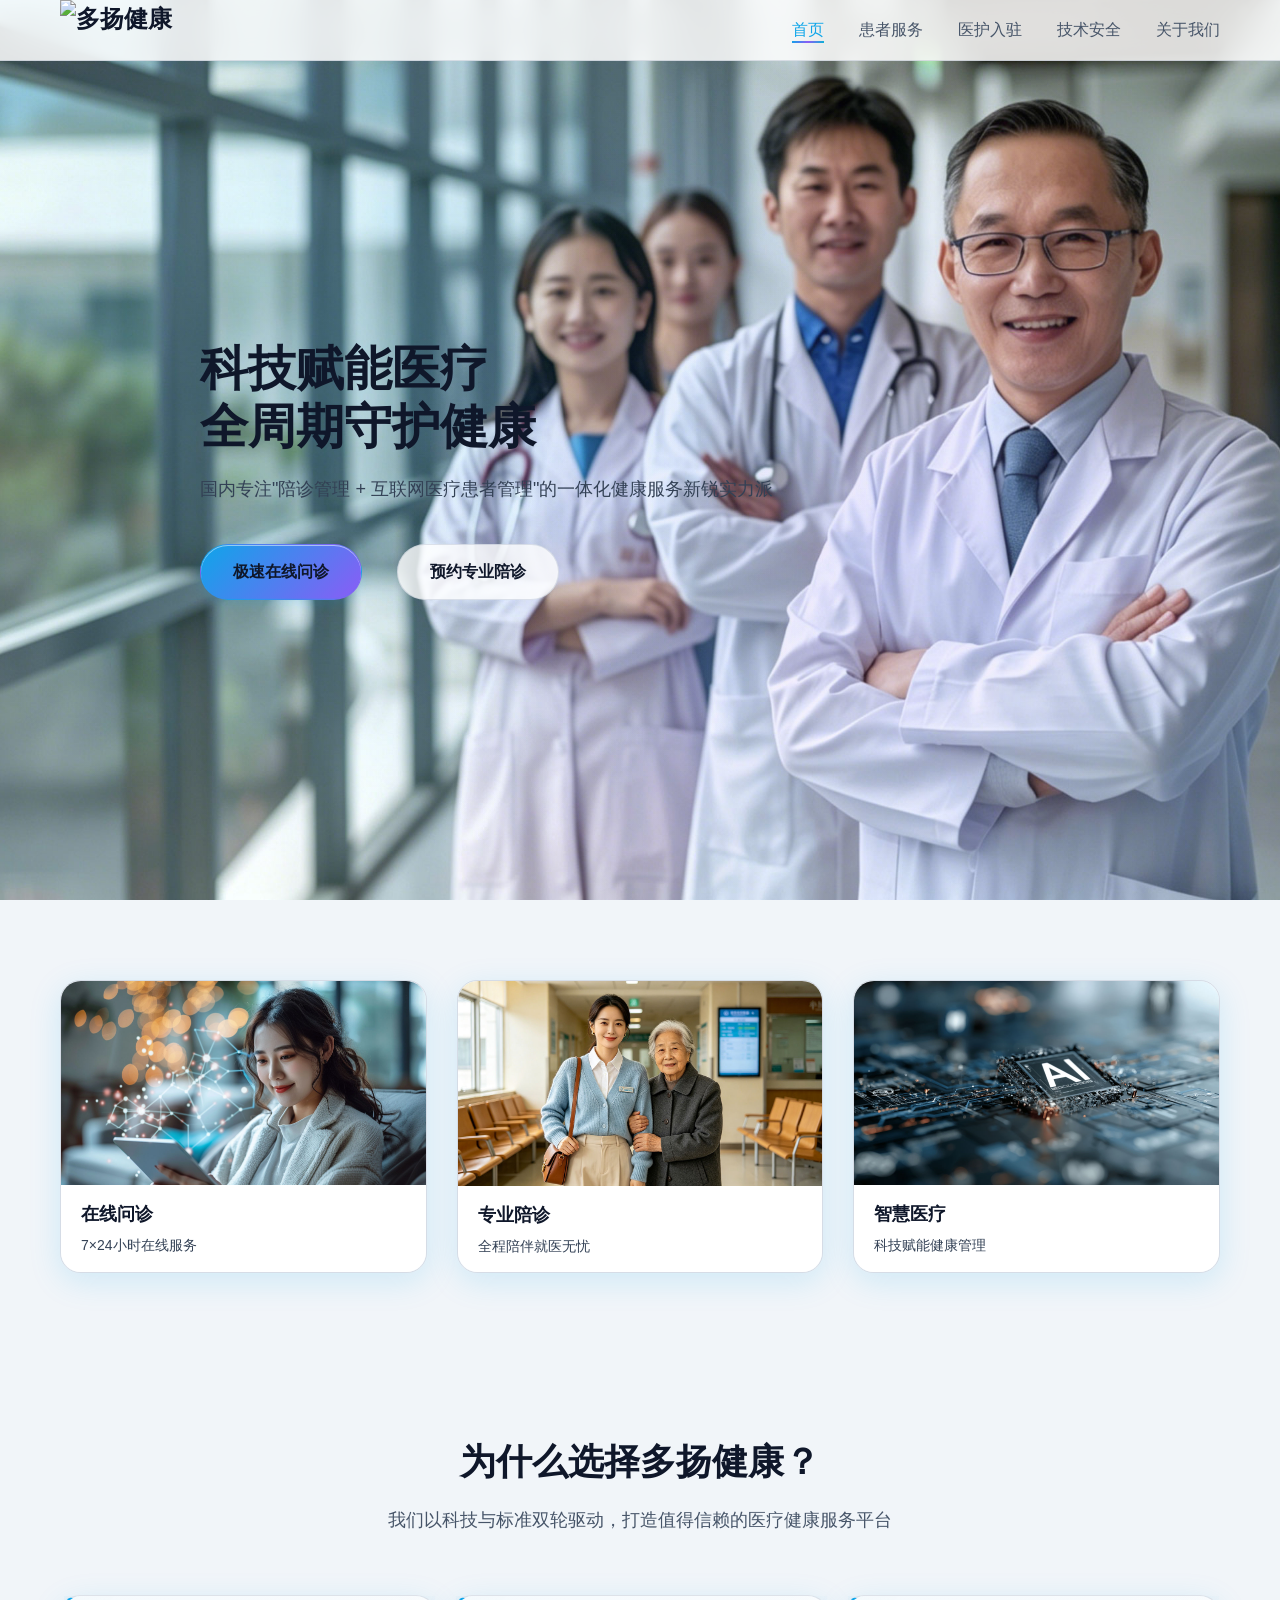
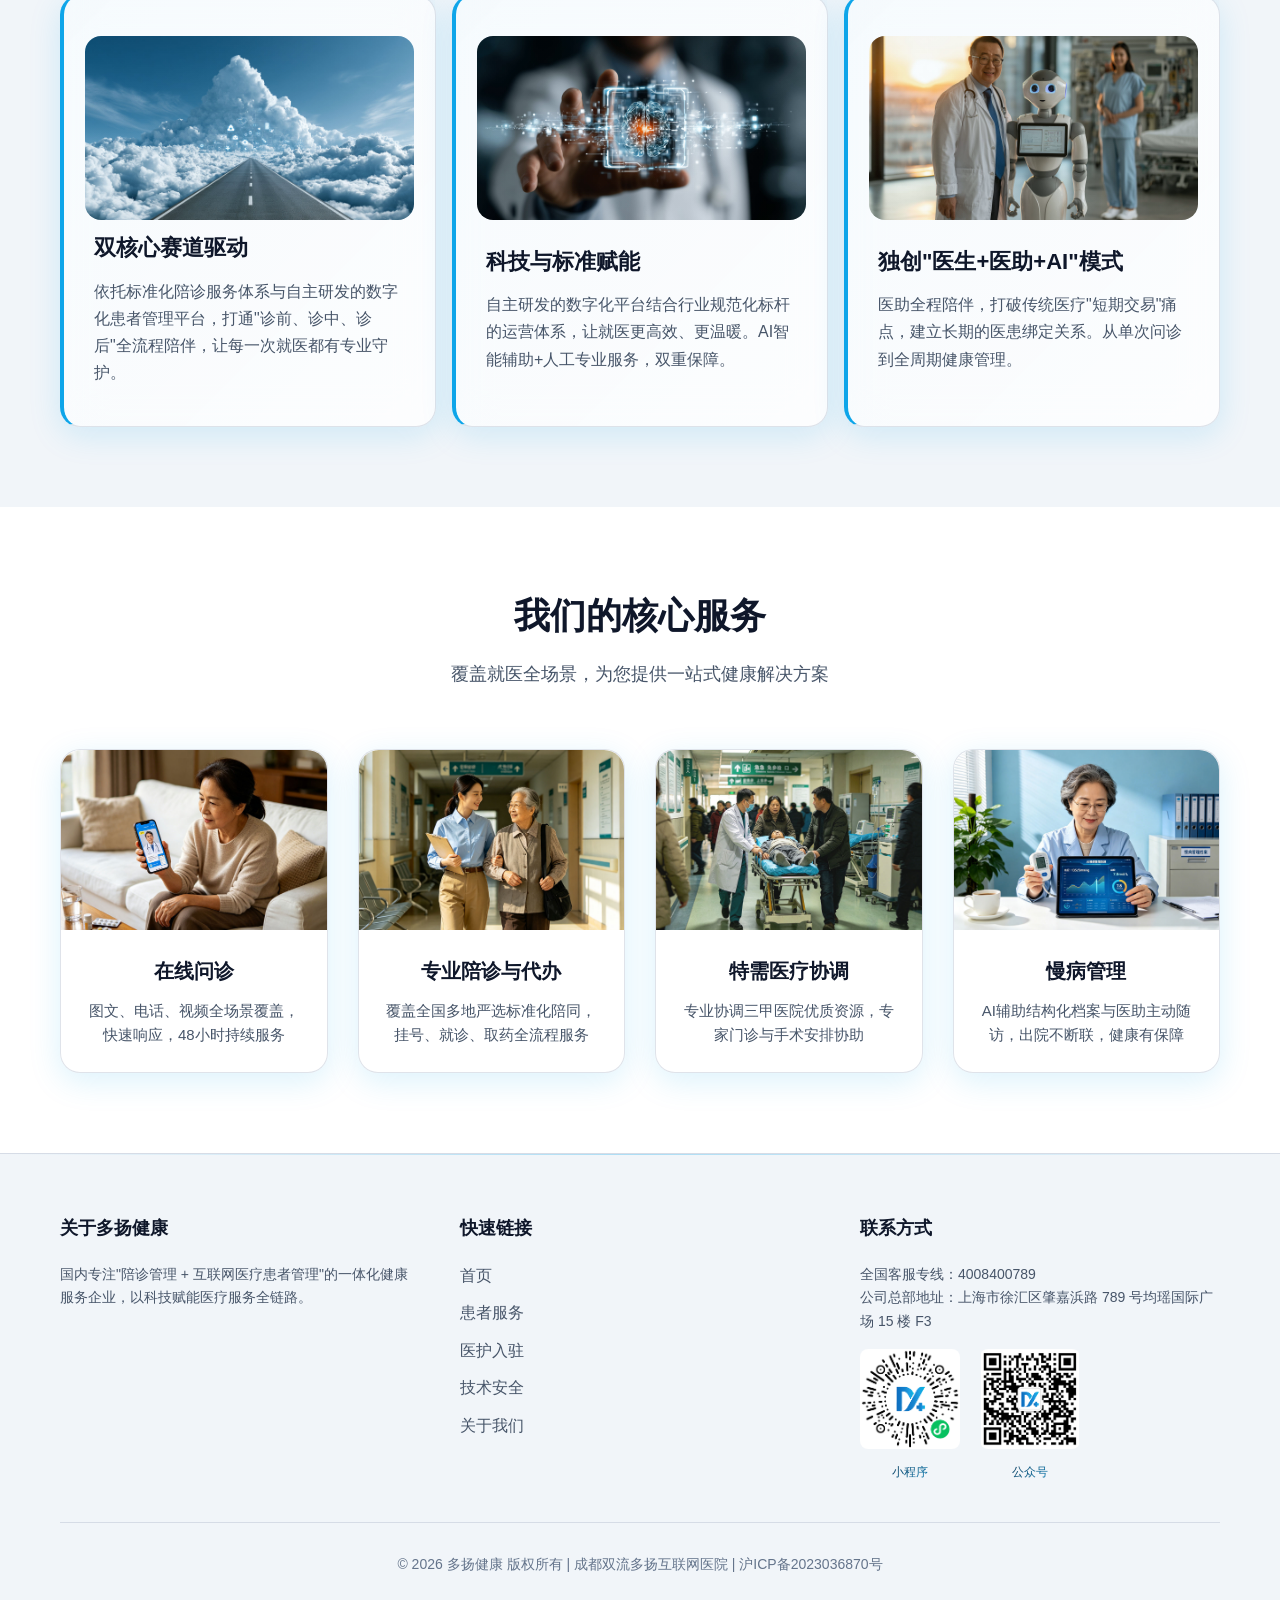
==== index.html @ b5661919 "first commit" ====
<!DOCTYPE html>
<html lang="zh-CN">
<head>
    <meta charset="UTF-8">
    <meta name="viewport" content="width=device-width, initial-scale=1.0">
    <title>多扬健康 - 科技赋能医疗，全周期守护健康</title>
    <link rel="stylesheet" href="css/style.css">
</head>
<body>
    <!-- 导航栏 -->
    <nav class="navbar">
        <div class="nav-container">
            <a href="index.html" class="logo" style="display: flex; align-items: center; gap: 10px;">
                <img src="images/LOGO.PNG" alt="多扬健康" style="height: 60px; width: 140px; object-fit: contain;">
            </a>
            <ul class="nav-menu">
                <li><a href="index.html" class="active">首页</a></li>
                <li><a href="services.html">患者服务</a></li>
                <li><a href="join.html">医护入驻</a></li>
                <li><a href="tech.html">技术安全</a></li>
                <li><a href="about.html">关于我们</a></li>
            </ul>
            <div class="mobile-toggle">
                <span></span>
                <span></span>
                <span></span>
            </div>
        </div>
    </nav>

    <!-- Hero Banner -->
    <section class="hero hero-with-image" style="justify-content: flex-start; text-align: left; padding-left: 0;">
        <div style="position: relative; z-index: 2; margin-left: 200px; max-width: 650px;" class="hero-content-wrapper">
            <div class="hero-content" style="position: relative; z-index: 3;">
                <h1 style="color: #0f172a; background: none; -webkit-text-fill-color: #0f172a;">科技赋能医疗<br>全周期守护健康</h1>
                <p class="subtitle" style="color: #334155; font-size: 18px;">国内专注"陪诊管理 + 互联网医疗患者管理"的一体化健康服务新锐实力派</p>
                <div class="cta-buttons" style="justify-content: flex-start; margin-top: 30px; position: relative;">
                    <div style="position: relative; display: inline-block;">
                        <a href="javascript:void(0);" id="btn-online-consultation" class="btn btn-primary" style="background: linear-gradient(135deg, #0ea5e9 0%, #8b5cf6 100%); color: #0f172a; border-color: transparent; font-weight: 700; transition: transform 0.3s ease;">极速在线问诊</a>
                        <div id="qrcode-popup" class="popup-content">
                            <img src="images/duoyangapp.png" alt="小程序二维码" style="width: 150px; height: 150px; object-fit: contain; border-radius: 10px; margin-bottom: 8px;">
                            <p style="font-size: 12px; color: #475569; margin: 0;">扫码进入小程序</p>
                        </div>
                    </div>
                    <div style="position: relative; display: inline-block; margin-left: 15px;">
                        <a href="javascript:void(0);" id="btn-accompanying" class="btn btn-secondary" style="transition: transform 0.3s ease;">预约专业陪诊</a>
                        <div id="phone-popup" class="popup-content">
                            <p style="font-size: 24px; font-weight: 700; color: #0f172a; margin: 0 0 8px 0; white-space: nowrap;">400-840-0789</p>
                            <p style="font-size: 13px; color: #64748b; margin: 0;">全国客服专线</p>
                        </div>
                    </div>
                </div>
            </div>
        </div>
    </section>

    <!-- 品牌展示区 -->
    <section class="section bg-light">
        <div class="container">
            <div style="display: grid; grid-template-columns: repeat(3, 1fr); gap: 30px;" class="fade-in">
                <div class="brand-card" style="border-radius: 20px; overflow: visible; border: 1px solid rgba(148, 163, 184, 0.3); box-shadow: 0 8px 32px 0 rgba(14, 165, 233, 0.15);">
                    <img src="images/Online-consultation.jpg" alt="在线问诊服务" style="width: 100%; height: auto; object-fit: cover; border-radius: 20px 20px 0 0; display: block;">
                    <div style="padding: 15px 20px; background: white; border-radius: 0 0 20px 20px;">
                        <h4 style="font-size: 18px; color: #0f172a !important; margin-bottom: 5px; font-weight: 600;">在线问诊</h4>
                        <p style="font-size: 14px; color: #334155 !important;">7×24小时在线服务</p>
                    </div>
                </div>
                <div class="brand-card" style="border-radius: 20px; overflow: visible; border: 1px solid rgba(148, 163, 184, 0.3); box-shadow: 0 8px 32px 0 rgba(14, 165, 233, 0.15);">
                    <img src="images/accompanying-consultation2.jpg" alt="专业陪诊服务" style="width: 100%; height: auto; object-fit: cover; border-radius: 20px 20px 0 0; display: block;">
                    <div style="padding: 15px 20px; background: white; border-radius: 0 0 20px 20px;">
                        <h4 style="font-size: 18px; color: #0f172a !important; margin-bottom: 5px; font-weight: 600;">专业陪诊</h4>
                        <p style="font-size: 14px; color: #334155 !important;">全程陪伴就医无忧</p>
                    </div>
                </div>
                <div class="brand-card" style="border-radius: 20px; overflow: visible; border: 1px solid rgba(148, 163, 184, 0.3); box-shadow: 0 8px 32px 0 rgba(14, 165, 233, 0.15);">
                    <img src="images/AI.jpg" alt="AI智能管理" style="width: 100%; height: auto; object-fit: cover; border-radius: 20px 20px 0 0; display: block;">
                    <div style="padding: 15px 20px; background: white; border-radius: 0 0 20px 20px;">
                        <h4 style="font-size: 18px; color: #0f172a !important; margin-bottom: 5px; font-weight: 600;">智慧医疗</h4>
                        <p style="font-size: 14px; color: #334155 !important;">科技赋能健康管理</p>
                    </div>
                </div>
            </div>
        </div>
    </section>

    <!-- 核心优势展示区 -->
    <section class="section bg-light">
        <div class="container">
            <div class="section-title fade-in">
                <h2>为什么选择多扬健康？</h2>
                <p>我们以科技与标准双轮驱动，打造值得信赖的医疗健康服务平台</p>
            </div>

            <div class="advantages-grid" style="gap: 16px;">
                <div class="advantage-card fade-in" style="display: grid; grid-template-columns: 1fr; gap: 10px;">
                    <img src="images/Dual-runway.jpg" alt="双赛道驱动" style="width: 106%; height: auto; object-fit: cover; border-radius: 16px; display: block; margin-left: -3%;">
                    <div>
                        <h3 style="font-size: 22px;">双核心赛道驱动</h3>
                        <p>依托标准化陪诊服务体系与自主研发的数字化患者管理平台，打通"诊前、诊中、诊后"全流程陪伴，让每一次就医都有专业守护。</p>
                    </div>
                </div>

                <div class="advantage-card fade-in" style="display: grid; grid-template-columns: 1fr; gap: 10px;">
                    <img src="images/indextech.jpg" alt="科技赋能" style="width: 106%; height: auto; object-fit: cover; border-radius: 16px; display: block; margin-left: -3%;">
                    <div>
                        <h3 style="font-size: 22px;">科技与标准赋能</h3>
                        <p>自主研发的数字化平台结合行业规范化标杆的运营体系，让就医更高效、更温暖。AI智能辅助+人工专业服务，双重保障。</p>
                    </div>
                </div>

                <div class="advantage-card fade-in" style="display: grid; grid-template-columns: 1fr; gap: 10px;">
                    <img src="images/doctor+ai+ad.jpg" alt="医患连接" style="width: 106%; height: auto; object-fit: cover; border-radius: 16px; display: block; margin-left: -3%;">
                    <div>
                        <h3 style="font-size: 22px;">独创"医生+医助+AI"模式</h3>
                        <p>医助全程陪伴，打破传统医疗"短期交易"痛点，建立长期的医患绑定关系。从单次问诊到全周期健康管理。</p>
                    </div>
                </div>
            </div>
        </div>
    </section>

    <!-- 服务概览区 -->
    <section class="section">
        <div class="container">
            <div class="section-title fade-in">
                <h2>我们的核心服务</h2>
                <p>覆盖就医全场景，为您提供一站式健康解决方案</p>
            </div>

            <div class="services-grid">
                <a href="services.html#online-consultation" class="service-card fade-in" style="padding: 0;">
                    <div style="overflow: hidden; border-radius: 20px 20px 0 0;">
                        <img src="images/online.jpg" alt="在线问诊" style="width: 100%; height: 180px; object-fit: cover; display: block;">
                    </div>
                    <div style="padding: 25px;">
                        <h3>在线问诊</h3>
                        <p>图文、电话、视频全场景覆盖，快速响应，48小时持续服务</p>
                    </div>
                </a>

                <a href="services.html#accompanying-service" class="service-card fade-in" style="padding: 0;">
                    <div style="overflow: hidden; border-radius: 20px 20px 0 0;">
                        <img src="images/ad.jpg" alt="专业陪诊" style="width: 100%; height: 180px; object-fit: cover; display: block;">
                    </div>
                    <div style="padding: 25px;">
                        <h3>专业陪诊与代办</h3>
                        <p>覆盖全国多地严选标准化陪同，挂号、就诊、取药全流程服务</p>
                    </div>
                </a>

                <a href="services.html#special-coordination" class="service-card fade-in" style="padding: 0;">
                    <div style="overflow: hidden; border-radius: 20px 20px 0 0;">
                        <img src="images/green-channel.jpg" alt="特需医疗协调" style="width: 100%; height: 180px; object-fit: cover; display: block;">
                    </div>
                    <div style="padding: 25px;">
                        <h3>特需医疗协调</h3>
                        <p>专业协调三甲医院优质资源，专家门诊与手术安排协助</p>
                    </div>
                </a>

                <a href="services.html#chronic-disease-management" class="service-card fade-in" style="padding: 0;">
                    <div style="overflow: hidden; border-radius: 20px 20px 0 0;">
                        <img src="images/chronic-disease-management.jpg" alt="慢病管理" style="width: 100%; height: 180px; object-fit: cover; display: block;">
                    </div>
                    <div style="padding: 25px;">
                        <h3>慢病管理</h3>
                        <p>AI辅助结构化档案与医助主动随访，出院不断联，健康有保障</p>
                    </div>
                </a>
            </div>
        </div>
    </section>

    <!-- Footer -->
    <footer class="footer">
        <div class="container">
            <div class="footer-grid">
                <div class="footer-section">
                    <h4>关于多扬健康</h4>
                    <p>国内专注"陪诊管理 + 互联网医疗患者管理"的一体化健康服务企业，以科技赋能医疗服务全链路。</p>
                </div>
                <div class="footer-section">
                    <h4>快速链接</h4>
                    <ul>
                        <li><a href="index.html">首页</a></li>
                        <li><a href="services.html">患者服务</a></li>
                        <li><a href="join.html">医护入驻</a></li>
                        <li><a href="tech.html">技术安全</a></li>
                        <li><a href="about.html">关于我们</a></li>
                    </ul>
                </div>
                <div class="footer-section">
                    <h4>联系方式</h4>
                    <p>全国客服专线：4008400789</p>
                    <p>公司总部地址：上海市徐汇区肇嘉浜路 789 号均瑶国际广场 15 楼 F3</p>
                    <div style="display: flex; gap: 20px; margin-top: 15px;">
                        <div style="text-align: center;">
                            <img src="images/duoyangapp.png" alt="小程序" style="width: 100px; height: 100px; object-fit: contain; border-radius: 8px; margin-bottom: 5px;">
                            <p style="font-size: 12px; background: linear-gradient(135deg, #0f172a 0%, #0ea5e9 100%); -webkit-background-clip: text; -webkit-text-fill-color: transparent; background-clip: text;">小程序</p>
                        </div>
                        <div style="text-align: center;">
                            <img src="images/official-account.png" alt="公众号" style="width: 100px; height: 100px; object-fit: contain; border-radius: 8px; margin-bottom: 5px;">
                            <p style="font-size: 12px; background: linear-gradient(135deg, #0f172a 0%, #0ea5e9 100%); -webkit-background-clip: text; -webkit-text-fill-color: transparent; background-clip: text;">公众号</p>
                        </div>
                    </div>
                </div>
            </div>
            <div class="footer-bottom">
                <p>&copy; 2026 多扬健康 版权所有 | 成都双流多扬互联网医院 | 沪ICP备2023036870号</p>
            </div>
        </div>
    </footer>

    <script src="js/main.js"></script>
</body>
</html>
---- css/style.css ----
* {
    margin: 0;
    padding: 0;
    box-sizing: border-box;
}

:root {
    --primary-color: #0ea5e9;
    --primary-dark: #0284c7;
    --secondary-color: #8b5cf6;
    --accent-color: #06b6d4;
    --text-dark: #0f172a;
    --text-gray: #475569;
    --text-light: #64748b;
    --bg-white: #ffffff;
    --bg-light: #f8fafc;
    --bg-lighter: #f1f5f9;
    --bg-glass: rgba(255, 255, 255, 0.7);
    --bg-glass-light: rgba(255, 255, 255, 0.9);
    --border-glass: rgba(148, 163, 184, 0.3);
    --shadow-sm: 0 1px 2px 0 rgba(0, 0, 0, 0.05);
    --shadow-md: 0 4px 6px -1px rgba(0, 0, 0, 0.1), 0 2px 4px -1px rgba(0, 0, 0, 0.06);
    --shadow-lg: 0 10px 15px -3px rgba(0, 0, 0, 0.1), 0 4px 6px -2px rgba(0, 0, 0, 0.05);
    --shadow-glass: 0 8px 32px 0 rgba(14, 165, 233, 0.15);
    --shadow-glow: 0 0 40px rgba(14, 165, 233, 0.25);
    --gradient-primary: linear-gradient(135deg, #667eea 0%, #764ba2 100%);
    --gradient-tech: linear-gradient(135deg, #0ea5e9 0%, #8b5cf6 50%, #06b6d4 100%);
    --gradient-hero: linear-gradient(135deg, #e0f2fe 0%, #ddd6fe 50%, #cffafe 100%);
    --gradient-glass: linear-gradient(135deg, rgba(255, 255, 255, 0.8) 0%, rgba(248, 250, 252, 0.6) 100%);
}

body {
    font-family: -apple-system, BlinkMacSystemFont, 'Segoe UI', 'PingFang SC', 'Hiragino Sans GB', 'Microsoft YaHei', 'Helvetica Neue', Helvetica, Arial, sans-serif;
    line-height: 1.6;
    color: var(--text-dark);
    background: var(--bg-white);
    position: relative;
    overflow-x: hidden;
}

body::before {
    content: '';
    position: fixed;
    top: 0;
    left: 0;
    right: 0;
    bottom: 0;
    background: 
        radial-gradient(circle at 20% 50%, rgba(99, 102, 241, 0.08) 0%, transparent 50%),
        radial-gradient(circle at 80% 80%, rgba(14, 165, 233, 0.08) 0%, transparent 50%),
        radial-gradient(circle at 40% 20%, rgba(139, 92, 246, 0.06) 0%, transparent 50%);
    z-index: -1;
    animation: backgroundPulse 10s ease-in-out infinite alternate;
}

@keyframes backgroundPulse {
    0% { opacity: 0.7; }
    100% { opacity: 1; }
}

.container {
    max-width: 1200px;
    margin: 0 auto;
    padding: 0 20px;
}

/* 导航栏 - Light Glassmorphism */
.navbar {
    position: fixed;
    top: 0;
    left: 0;
    right: 0;
    background: rgba(255, 255, 255, 0.85);
    backdrop-filter: blur(20px);
    -webkit-backdrop-filter: blur(20px);
    border-bottom: 1px solid var(--border-glass);
    z-index: 1000;
    transition: all 0.3s ease;
}

.navbar.scrolled {
    background: rgba(255, 255, 255, 0.95);
    box-shadow: var(--shadow-md);
}

.nav-container {
    max-width: 1200px;
    margin: 0 auto;
    padding: 0 20px;
    display: flex;
    justify-content: space-between;
    align-items: center;
    height: 60px;
}

.logo {
    font-size: 24px;
    font-weight: bold;
    color: var(--text-dark);
    text-decoration: none;
    display: flex;
    align-items: center;
    gap: 8px;
}

.logo-icon {
    width: 40px;
    height: 40px;
    background: var(--gradient-tech);
    border-radius: 12px;
    display: flex;
    align-items: center;
    justify-content: center;
    color: white;
    font-size: 20px;
    box-shadow: 0 4px 12px rgba(14, 165, 233, 0.25);
    animation: logoGlow 3s ease-in-out infinite alternate;
}

@keyframes logoGlow {
    0% { box-shadow: 0 4px 12px rgba(14, 165, 233, 0.25); }
    100% { box-shadow: 0 4px 16px rgba(139, 92, 246, 0.35); }
}

.nav-menu {
    display: flex;
    list-style: none;
    gap: 35px;
    align-items: center;
}

.nav-menu a {
    text-decoration: none;
    color: var(--text-gray);
    font-weight: 500;
    transition: all 0.3s ease;
    position: relative;
    padding: 5px 0;
}

.nav-menu a:hover,
.nav-menu a.active {
    color: var(--primary-color);
}

.nav-menu a::after {
    content: '';
    position: absolute;
    bottom: 0;
    left: 0;
    width: 0;
    height: 2px;
    background: var(--gradient-tech);
    transition: width 0.3s ease;
}

.nav-menu a:hover::after,
.nav-menu a.active::after {
    width: 100%;
}

.mobile-toggle {
    display: none;
    flex-direction: column;
    gap: 5px;
    cursor: pointer;
    padding: 5px;
}

.mobile-toggle span {
    width: 25px;
    height: 3px;
    background: var(--text-dark);
    border-radius: 2px;
    transition: all 0.3s ease;
}

/* Hero Banner - Light Tech Style */
.hero {
    min-height: 100vh;
    background: var(--gradient-hero);
    display: flex;
    align-items: center;
    justify-content: center;
    text-align: center;
    color: var(--text-dark);
    padding: 120px 20px 80px;
    position: relative;
    overflow: hidden;
}

/* Hero with Background Image */
.hero-with-image {
    background: url('../images/medical-team-hero.jpg') no-repeat center center;
    background-size: cover;
    position: relative;
}

.hero-with-image::before {
    content: '';
    position: absolute;
    top: 0;
    left: 0;
    right: 0;
    bottom: 0;
    background: linear-gradient(135deg, rgba(255, 255, 255, 0.92) 0%, rgba(240, 249, 255, 0.88) 50%, rgba(238, 244, 255, 0.90) 100%);
    z-index: 1;
}

.hero::before {
    content: '';
    position: absolute;
    top: 0;
    left: 0;
    right: 0;
    bottom: 0;
    background:
        radial-gradient(circle at 30% 40%, rgba(14, 165, 233, 0.15) 0%, transparent 50%),
        radial-gradient(circle at 70% 60%, rgba(139, 92, 246, 0.15) 0%, transparent 50%);
    animation: heroPulse 8s ease-in-out infinite alternate;
}

@keyframes heroPulse {
    0% { transform: scale(1); }
    100% { transform: scale(1.02); }
}

.hero-particles {
    position: absolute;
    top: 0;
    left: 0;
    right: 0;
    bottom: 0;
    overflow: hidden;
}

.particle {
    position: absolute;
    width: 4px;
    height: 4px;
    background: rgba(14, 165, 233, 0.6);
    border-radius: 50%;
    animation: float 15s infinite;
    box-shadow: 0 0 10px rgba(14, 165, 233, 0.6);
}

.particle:nth-child(1) { top: 20%; left: 10%; animation-delay: 0s; animation-duration: 12s; }
.particle:nth-child(2) { top: 60%; left: 80%; animation-delay: 2s; animation-duration: 14s; }
.particle:nth-child(3) { top: 40%; left: 70%; animation-delay: 4s; animation-duration: 16s; }
.particle:nth-child(4) { top: 80%; left: 20%; animation-delay: 6s; animation-duration: 13s; }
.particle:nth-child(5) { top: 30%; left: 90%; animation-delay: 8s; animation-duration: 15s; }

@keyframes float {
    0%, 100% { transform: translateY(0) translateX(0); opacity: 0; }
    10% { opacity: 1; }
    90% { opacity: 1; }
    100% { transform: translateY(-100vh) translateX(100px); opacity: 0; }
}

.hero-content {
    max-width: 900px;
    z-index: 1;
    position: relative;
}

.hero h1 {
    font-size: 48px;
    font-weight: 700;
    margin-bottom: 20px;
    line-height: 1.2;
    animation: fadeInUp 0.8s ease;
    background: linear-gradient(135deg, #0f172a 0%, #0ea5e9 100%);
    -webkit-background-clip: text;
    -webkit-text-fill-color: transparent;
    background-clip: text;
}

.hero .subtitle {
    font-size: 20px;
    margin-bottom: 40px;
    line-height: 1.6;
    animation: fadeInUp 0.8s ease 0.2s both;
    color: var(--text-gray);
}

.cta-buttons {
    display: flex;
    gap: 20px;
    justify-content: center;
    flex-wrap: wrap;
    animation: fadeInUp 0.8s ease 0.4s both;
}

/* 水晶半透明按钮 - Light Version */
.btn {
    padding: 14px 32px;
    border-radius: 50px;
    font-size: 16px;
    font-weight: 600;
    text-decoration: none;
    transition: all 0.3s ease;
    cursor: pointer;
    border: none;
    display: inline-flex;
    align-items: center;
    gap: 8px;
    position: relative;
    overflow: hidden;
}

.btn-primary {
    background: rgba(14, 165, 233, 0.15);
    backdrop-filter: blur(10px);
    -webkit-backdrop-filter: blur(10px);
    color: var(--primary-color);
    border: 1px solid rgba(14, 165, 233, 0.3);
    box-shadow: 
        0 4px 12px rgba(14, 165, 233, 0.15),
        inset 0 1px 0 rgba(255, 255, 255, 0.5),
        inset 0 -1px 0 rgba(14, 165, 233, 0.1);
}

.btn-primary:hover {
    background: rgba(14, 165, 233, 0.25);
    transform: translateY(-2px);
    box-shadow: 
        0 8px 20px rgba(14, 165, 233, 0.25),
        inset 0 1px 0 rgba(255, 255, 255, 0.6),
        inset 0 -1px 0 rgba(14, 165, 233, 0.1);
    border-color: rgba(14, 165, 233, 0.5);
}

.btn-secondary {
    background: rgba(255, 255, 255, 0.8);
    backdrop-filter: blur(10px);
    -webkit-backdrop-filter: blur(10px);
    color: var(--text-dark);
    border: 1px solid rgba(148, 163, 184, 0.3);
}

.btn-secondary:hover {
    background: rgba(255, 255, 255, 1);
    border-color: var(--primary-color);
    transform: translateY(-2px);
    box-shadow: 0 4px 12px rgba(14, 165, 233, 0.2);
}

/* Section通用样式 - Light Glass */
.section {
    padding: 80px 0;
    position: relative;
}

.section-title {
    text-align: center;
    margin-bottom: 60px;
}

.section-title h2 {
    font-size: 36px;
    font-weight: 700;
    color: var(--text-dark);
    margin-bottom: 15px;
}

.section-title p {
    font-size: 18px;
    color: var(--text-gray);
    max-width: 700px;
    margin: 0 auto;
}

.bg-light {
    background: var(--bg-lighter);
}

/* 核心优势区 - Light Glass Cards */
.advantages-grid {
    display: grid;
    grid-template-columns: repeat(auto-fit, minmax(350px, 1fr));
    gap: 30px;
    margin-top: 50px;
}

.advantage-card {
    background: rgba(255, 255, 255, 0.8);
    backdrop-filter: blur(20px);
    -webkit-backdrop-filter: blur(20px);
    padding: 40px 30px;
    border-radius: 20px;
    border: 1px solid var(--border-glass);
    transition: transform 0.3s ease, box-shadow 0.3s ease;
    border-left: 4px solid var(--primary-color);
    box-shadow: var(--shadow-glass);
    position: relative;
}

.advantage-card::before {
    content: '';
    position: absolute;
    top: 0;
    left: 0;
    right: 0;
    bottom: 0;
    background: linear-gradient(135deg, rgba(14, 165, 233, 0.03) 0%, transparent 100%);
    pointer-events: none;
}

.advantage-card:hover {
    transform: translateY(-5px);
    box-shadow: var(--shadow-glow);
    border-color: rgba(14, 165, 233, 0.4);
    background: rgba(255, 255, 255, 0.95);
}

.brand-card {
    transition: transform 0.3s ease, box-shadow 0.3s ease;
}

.brand-card:hover {
    transform: translateY(-6px);
    box-shadow: var(--shadow-glow);
}

.advantage-icon {
    width: 60px;
    height: 60px;
    background: var(--gradient-tech);
    border-radius: 16px;
    display: flex;
    align-items: center;
    justify-content: center;
    font-size: 28px;
    margin-bottom: 20px;
    color: white;
    box-shadow: 0 4px 12px rgba(14, 165, 233, 0.25);
    position: relative;
    z-index: 1;
}

.advantage-card h3 {
    font-size: 22px;
    margin-bottom: 12px;
    color: var(--text-dark);
    position: relative;
    z-index: 1;
}

.advantage-card p {
    color: var(--text-gray);
    line-height: 1.7;
    position: relative;
    z-index: 1;
}

/* 服务概览区 - Light Glass Cards */
.services-grid {
    display: grid;
    grid-template-columns: repeat(auto-fit, minmax(260px, 1fr));
    gap: 30px;
    margin-top: 50px;
}

.service-card {
    background: rgba(255, 255, 255, 0.8);
    backdrop-filter: blur(20px);
    -webkit-backdrop-filter: blur(20px);
    padding: 35px 25px;
    border-radius: 20px;
    border: 1px solid var(--border-glass);
    box-shadow: var(--shadow-glass);
    text-align: center;
    transition: transform 0.3s ease, box-shadow 0.3s ease, border-color 0.3s ease, background 0.3s ease;
    cursor: pointer;
    position: relative;
    text-decoration: none;
    color: inherit;
}

.service-card::before {
    content: '';
    position: absolute;
    top: 0;
    left: 0;
    right: 0;
    bottom: 0;
    background: radial-gradient(circle at 50% 0%, rgba(14, 165, 233, 0.1) 0%, transparent 70%);
    opacity: 0;
    transition: opacity 0.3s ease;
}

.service-card:hover::before {
    opacity: 1;
}

.service-card:hover {
    transform: translateY(-8px);
    box-shadow: var(--shadow-glow);
    border-color: rgba(14, 165, 233, 0.4);
    background: rgba(255, 255, 255, 0.95);
}

.service-card h3,
.service-card p {
    text-decoration: none;
}

.service-icon {
    width: 80px;
    height: 80px;
    background: rgba(14, 165, 233, 0.1);
    backdrop-filter: blur(10px);
    border: 1px solid rgba(14, 165, 233, 0.2);
    border-radius: 50%;
    display: flex;
    align-items: center;
    justify-content: center;
    font-size: 36px;
    margin: 0 auto 20px;
    transition: all 0.3s ease;
    position: relative;
    z-index: 1;
    box-shadow: 0 4px 12px rgba(14, 165, 233, 0.1);
}

.service-card:hover .service-icon {
    background: var(--gradient-tech);
    transform: scale(1.1) rotateY(360deg);
    box-shadow: 0 8px 20px rgba(14, 165, 233, 0.3);
    border-color: transparent;
}

.service-card h3 {
    font-size: 20px;
    margin-bottom: 12px;
    color: var(--text-dark);
    position: relative;
    z-index: 1;
}

.service-card p {
    color: var(--text-gray);
    font-size: 15px;
    line-height: 1.6;
    position: relative;
    z-index: 1;
}

/* 页面Banner - Light Gradient */
.page-banner {
    background: var(--gradient-hero);
    padding: 140px 20px 80px;
    text-align: center;
    color: var(--text-dark);
    position: relative;
    overflow: hidden;
}

.page-banner::before {
    content: '';
    position: absolute;
    top: 0;
    left: 0;
    right: 0;
    bottom: 0;
    background:
        radial-gradient(circle at 30% 50%, rgba(14, 165, 233, 0.15) 0%, transparent 50%),
        radial-gradient(circle at 70% 50%, rgba(139, 92, 246, 0.15) 0%, transparent 50%);
}

/* 浮动几何图形 - 圆形1 */
.page-banner::after {
    content: '';
    position: absolute;
    width: 300px;
    height: 300px;
    border-radius: 50%;
    background: radial-gradient(circle, rgba(14, 165, 233, 0.15) 0%, transparent 70%);
    top: -100px;
    right: -100px;
    animation: pulse-scale 3s ease-in-out infinite;
}

/* 浮动圆环1 */
.banner-float-ring-1 {
    position: absolute;
    width: 200px;
    height: 200px;
    border: 4px solid rgba(139, 92, 246, 0.25);
    border-radius: 50%;
    top: 12%;
    left: 8%;
    animation: ring-pulse-rotate 8s ease-in-out infinite;
}

/* 浮动圆环2 */
.banner-float-ring-2 {
    position: absolute;
    width: 160px;
    height: 160px;
    border: 3px solid rgba(14, 165, 233, 0.3);
    border-radius: 50%;
    bottom: 18%;
    right: 12%;
    animation: ring-pulse-rotate-reverse 10s ease-in-out infinite;
}

/* 浮动圆形2 - 大型脉冲 */
.banner-float-circle-1 {
    position: absolute;
    width: 140px;
    height: 140px;
    border-radius: 50%;
    background: radial-gradient(circle, rgba(139, 92, 246, 0.18) 0%, transparent 70%);
    top: 55%;
    left: 3%;
    animation: circle-bounce 5s ease-in-out infinite;
}

/* 浮动圆形3 - 快速缩放 */
.banner-float-circle-2 {
    position: absolute;
    width: 90px;
    height: 90px;
    border-radius: 50%;
    background: radial-gradient(circle, rgba(14, 165, 233, 0.2) 0%, transparent 70%);
    bottom: 25%;
    left: 22%;
    animation: circle-pulse-fast 4s ease-in-out infinite 1s;
}

/* 额外圆形 - 碰撞效果 */
.banner-float-circle-3 {
    position: absolute;
    width: 110px;
    height: 110px;
    border-radius: 50%;
    border: 3px solid rgba(139, 92, 246, 0.22);
    top: 25%;
    right: 8%;
    animation: circle-collide 7s ease-in-out infinite 0.5s;
}

/* 新增圆形4 - 大型缓慢脉冲 */
.banner-float-circle-4 {
    position: absolute;
    width: 170px;
    height: 170px;
    border-radius: 50%;
    background: radial-gradient(circle, rgba(14, 165, 233, 0.15) 0%, transparent 70%);
    top: 8%;
    right: 35%;
    animation: circle-slow-pulse 9s ease-in-out infinite 1.5s;
}

/* 新增圆形5 - 快速旋转缩放 */
.banner-float-circle-5 {
    position: absolute;
    width: 100px;
    height: 100px;
    border-radius: 50%;
    border: 4px solid rgba(139, 92, 246, 0.28);
    bottom: 12%;
    left: 45%;
    animation: circle-spin-pulse 6s ease-in-out infinite 2s;
}

/* 脉冲光晕 - 左侧 - 更强烈 */
.banner-pulse-1 {
    position: absolute;
    width: 450px;
    height: 450px;
    border-radius: 50%;
    background: radial-gradient(circle, rgba(14, 165, 233, 0.12) 0%, transparent 70%);
    top: 48%;
    left: -120px;
    transform: translateY(-50%);
    animation: pulse-intense 2.5s ease-in-out infinite;
}

/* 脉冲光晕 - 右侧 - 更强烈 */
.banner-pulse-2 {
    position: absolute;
    width: 400px;
    height: 400px;
    border-radius: 50%;
    background: radial-gradient(circle, rgba(139, 92, 246, 0.12) 0%, transparent 70%);
    top: 38%;
    right: -100px;
    animation: pulse-intense-delayed 2.5s ease-in-out infinite 1.25s;
}

/* 动画定义 - 更激烈的版本 */

@keyframes pulse-scale {
    0%, 100% { transform: scale(1); opacity: 0.7; }
    50% { transform: scale(1.4); opacity: 1; }
}

@keyframes ring-pulse-rotate {
    0% { transform: rotate(0deg) scale(1); opacity: 0.6; }
    25% { transform: rotate(90deg) scale(1.15); opacity: 0.9; }
    50% { transform: rotate(180deg) scale(0.9); opacity: 0.7; }
    75% { transform: rotate(270deg) scale(1.1); opacity: 0.85; }
    100% { transform: rotate(360deg) scale(1); opacity: 0.6; }
}

@keyframes ring-pulse-rotate-reverse {
    0% { transform: rotate(0deg) scale(1) translateY(0); opacity: 0.65; }
    25% { transform: rotate(-90deg) scale(1.2) translateY(-20px); opacity: 0.95; }
    50% { transform: rotate(-180deg) scale(0.85) translateY(15px); opacity: 0.75; }
    75% { transform: rotate(-270deg) scale(1.12) translateY(-10px); opacity: 0.9; }
    100% { transform: rotate(-360deg) scale(1) translateY(0); opacity: 0.65; }
}

@keyframes circle-bounce {
    0%, 100% { transform: translate(0, 0) scale(1); opacity: 0.8; }
    20% { transform: translate(35px, -25px) scale(1.2); opacity: 1; }
    40% { transform: translate(-20px, 30px) scale(0.85); opacity: 0.7; }
    60% { transform: translate(25px, 20px) scale(1.15); opacity: 0.95; }
    80% { transform: translate(-30px, -15px) scale(0.95); opacity: 0.85; }
}

@keyframes circle-pulse-fast {
    0%, 100% { transform: scale(1) rotate(0deg); opacity: 0.7; }
    33% { transform: scale(1.5) rotate(120deg); opacity: 1; }
    66% { transform: scale(0.8) rotate(240deg); opacity: 0.6; }
}

@keyframes circle-collide {
    0%, 100% { transform: translate(0, 0) scale(1); opacity: 0.75; }
    15% { transform: translate(-40px, -30px) scale(1.3); opacity: 1; }
    30% { transform: translate(30px, 20px) scale(0.8); opacity: 0.65; }
    45% { transform: translate(-25px, 35px) scale(1.18); opacity: 0.92; }
    60% { transform: translate(35px, -25px) scale(0.88); opacity: 0.72; }
    75% { transform: translate(-20px, -20px) scale(1.22); opacity: 0.95; }
    85% { transform: translate(15px, 30px) scale(0.95); opacity: 0.8; }
}

@keyframes pulse-intense {
    0%, 100% { transform: translateY(-50%) scale(1); opacity: 0.5; }
    50% { transform: translateY(-50%) scale(1.35); opacity: 1; }
}

@keyframes pulse-intense-delayed {
    0%, 100% { transform: scale(1); opacity: 0.45; }
    50% { transform: scale(1.4); opacity: 0.95; }
}

@keyframes circle-slow-pulse {
    0%, 100% { transform: scale(1) translateY(0); opacity: 0.6; }
    25% { transform: scale(1.25) translateY(-20px); opacity: 0.9; }
    50% { transform: scale(0.9) translateY(15px); opacity: 0.65; }
    75% { transform: scale(1.18) translateY(-12px); opacity: 0.85; }
}

@keyframes circle-spin-pulse {
    0%, 100% { transform: rotate(0deg) scale(1); opacity: 0.7; }
    20% { transform: rotate(72deg) scale(1.35); opacity: 1; }
    40% { transform: rotate(144deg) scale(0.82); opacity: 0.55; }
    60% { transform: rotate(216deg) scale(1.28); opacity: 0.95; }
    80% { transform: rotate(288deg) scale(0.92); opacity: 0.68; }
}

/* 新增几何图形特效 - 菱形、方块、十字 */

/* 浮动菱形 */
.banner-float-diamond {
    position: absolute;
    width: 100px;
    height: 100px;
    background: rgba(14, 165, 233, 0.15);
    clip-path: polygon(50% 0%, 100% 50%, 50% 100%, 0% 50%);
    animation: diamond-float 12s ease-in-out infinite;
}

/* 浮动方块 */
.banner-float-square {
    position: absolute;
    width: 80px;
    height: 80px;
    border: 2px solid rgba(139, 92, 246, 0.2);
    animation: square-rotate 15s linear infinite;
}

/* 浮动十字 */
.banner-float-cross {
    position: absolute;
    width: 60px;
    height: 60px;
    background: rgba(14, 165, 233, 0.18);
    clip-path: polygon(35% 0%, 65% 0%, 65% 35%, 100% 35%, 100% 65%, 65% 65%, 65% 100%, 35% 100%, 35% 65%, 0% 65%, 0% 35%, 35% 35%);
    animation: cross-pulse 6s ease-in-out infinite;
}

@keyframes diamond-float {
    0%, 100% { transform: translate(0, 0) rotate(45deg) scale(1); opacity: 0.6; }
    50% { transform: translate(40px, -40px) rotate(225deg) scale(1.3); opacity: 0.9; }
}

@keyframes square-rotate {
    0% { transform: rotate(0deg) translate(0, 0); opacity: 0.5; }
    50% { transform: rotate(180deg) translate(-30px, 30px); opacity: 0.8; }
    100% { transform: rotate(360deg) translate(0, 0); opacity: 0.5; }
}

@keyframes cross-pulse {
    0%, 100% { transform: scale(1) rotate(0deg); opacity: 0.5; }
    50% { transform: scale(1.4) rotate(90deg); opacity: 1; }
}

/* 盾牌形状 - 安全主题 */
.banner-float-shield {
    position: absolute;
    width: 80px;
    height: 100px;
    background: rgba(96, 165, 250, 0.2);
    clip-path: polygon(50% 0%, 100% 15%, 100% 45%, 50% 100%, 0% 45%, 0% 15%);
    animation: shield-float 10s ease-in-out infinite;
}

/* 锁形状 - 安全主题 */
.banner-float-lock {
    position: absolute;
    width: 70px;
    height: 85px;
    background: rgba(147, 197, 253, 0.18);
    clip-path: polygon(20% 0%, 80% 0%, 80% 35%, 70% 35%, 70% 25%, 60% 25%, 60% 15%, 40% 15%, 40% 25%, 30% 25%, 30% 35%, 20% 35%, 20% 55%, 35% 55%, 35% 65%, 65% 65%, 65% 55%, 80% 55%, 80% 75%, 50% 95%, 20% 75%);
    animation: lock-pulse 8s ease-in-out infinite;
}

/* 六边形 - 科技感 */
.banner-float-hexagon {
    position: absolute;
    width: 90px;
    height: 78px;
    border: 2px solid rgba(191, 219, 254, 0.25);
    clip-path: polygon(25% 0%, 75% 0%, 100% 50%, 75% 100%, 25% 100%, 0% 50%);
    animation: hexagon-rotate 12s linear infinite;
}

@keyframes shield-float {
    0%, 100% { transform: translateY(0) rotate(0deg) scale(1); opacity: 0.6; }
    33% { transform: translateY(-25px) rotate(5deg) scale(1.15); opacity: 0.9; }
    66% { transform: translateY(15px) rotate(-5deg) scale(0.92); opacity: 0.7; }
}

@keyframes lock-pulse {
    0%, 100% { transform: scale(1); opacity: 0.5; }
    50% { transform: scale(1.3); opacity: 1; }
}

@keyframes hexagon-rotate {
    0% { transform: rotate(0deg) translate(0, 0); opacity: 0.6; }
    50% { transform: rotate(180deg) translate(-20px, 20px); opacity: 0.9; }
    100% { transform: rotate(360deg) translate(0, 0); opacity: 0.6; }
}

.page-banner h1 {
    font-size: 42px;
    font-weight: 700;
    margin-bottom: 15px;
    position: relative;
    z-index: 1;
    background: linear-gradient(135deg, #0f172a 0%, #0ea5e9 100%);
    -webkit-background-clip: text;
    -webkit-text-fill-color: transparent;
    background-clip: text;
}

.page-banner p {
    font-size: 18px;
    color: var(--text-gray);
    max-width: 700px;
    margin: 0 auto;
    position: relative;
    z-index: 1;
}

/* 按钮弹出框样式 */
.popup-content {
    position: absolute;
    bottom: 100%;
    left: 50%;
    transform: translateX(-50%) scale(0);
    margin-bottom: 15px;
    background: white;
    padding: 20px;
    border-radius: 16px;
    box-shadow: 0 10px 40px rgba(0, 0, 0, 0.15);
    text-align: center;
    z-index: 1000;
    min-width: 190px;
    opacity: 0;
    visibility: hidden;
    pointer-events: none;
    transition: all 0.3s cubic-bezier(0.68, -0.55, 0.265, 1.55);
    transform-origin: bottom center;
}

.popup-content.show {
    opacity: 1 !important;
    visibility: visible !important;
    transform: translateX(-50%) scale(1) !important;
    pointer-events: auto !important;
}

.btn.active {
    transform: translateY(15px);
}

/* 内容区块 - Light Glass */
.content-block {
    padding: 70px 0;
}

.content-block:nth-child(even) {
    background: var(--bg-lighter);
}

.block-header {
    text-align: center;
    margin-bottom: 50px;
}

.block-header h2 {
    font-size: 32px;
    font-weight: 700;
    color: var(--text-dark);
    margin-bottom: 15px;
}

.block-header p {
    font-size: 17px;
    color: var(--text-gray);
    max-width: 800px;
    margin: 0 auto;
    line-height: 1.7;
}

.feature-list {
    display: grid;
    grid-template-columns: repeat(auto-fit, minmax(280px, 1fr));
    gap: 30px;
    margin-top: 40px;
}

.feature-item {
    background: rgba(255, 255, 255, 0.8);
    backdrop-filter: blur(20px);
    -webkit-backdrop-filter: blur(20px);
    padding: 30px;
    border-radius: 16px;
    border: 1px solid var(--border-glass);
    box-shadow: var(--shadow-glass);
    transition: all 0.3s ease;
    position: relative;
    overflow: hidden;
}

.feature-item::before {
    content: '';
    position: absolute;
    top: 0;
    left: 0;
    width: 100%;
    height: 100%;
    background: linear-gradient(135deg, rgba(14, 165, 233, 0.03) 0%, transparent 100%);
    pointer-events: none;
}

.feature-item:hover {
    box-shadow: var(--shadow-glow);
    transform: translateY(-3px);
    border-color: rgba(14, 165, 233, 0.3);
    background: rgba(255, 255, 255, 0.95);
}

.feature-item h3 {
    font-size: 19px;
    margin-bottom: 12px;
    color: var(--text-dark);
    display: flex;
    align-items: center;
    gap: 10px;
    position: relative;
    z-index: 1;
}

.feature-item h3 .icon {
    color: var(--primary-color);
    font-size: 24px;
}

.feature-item p {
    color: var(--text-gray);
    line-height: 1.7;
    font-size: 15px;
    position: relative;
    z-index: 1;
}

/* 详情卡片 - Light Glass */
.detail-cards {
    display: grid;
    grid-template-columns: repeat(auto-fit, minmax(300px, 1fr));
    gap: 35px;
    margin-top: 45px;
}

.detail-card {
    background: rgba(255, 255, 255, 0.8);
    backdrop-filter: blur(20px);
    -webkit-backdrop-filter: blur(20px);
    border-radius: 20px;
    overflow: hidden;
    border: 1px solid var(--border-glass);
    box-shadow: var(--shadow-glass);
    transition: all 0.3s ease;
    position: relative;
}

.detail-card:hover {
    transform: translateY(-5px);
    box-shadow: var(--shadow-glow);
    border-color: rgba(14, 165, 233, 0.4);
}

.card-image {
    height: 200px;
    background: var(--gradient-tech);
    display: flex;
    align-items: center;
    justify-content: center;
    font-size: 60px;
    color: white;
    position: relative;
    overflow: hidden;
}

.card-image::before {
    content: '';
    position: absolute;
    top: 0;
    left: 0;
    right: 0;
    bottom: 0;
    background: linear-gradient(135deg, rgba(255, 255, 255, 0.2) 0%, transparent 100%);
}

.card-body {
    padding: 30px;
    position: relative;
    z-index: 1;
}

.card-body h3 {
    font-size: 22px;
    margin-bottom: 15px;
    color: var(--text-dark);
}

.card-body p {
    color: var(--text-gray);
    line-height: 1.7;
    margin-bottom: 10px;
}

.card-body ul {
    list-style: none;
    margin-top: 15px;
}

.card-body ul li {
    padding: 8px 0;
    color: var(--text-gray);
    display: flex;
    align-items: flex-start;
    gap: 10px;
}

.card-body ul li::before {
    content: '✓';
    color: #10b981;
    font-weight: bold;
    flex-shrink: 0;
}

/* 技术特点 - Light Glass */
.tech-features {
    display: grid;
    grid-template-columns: repeat(auto-fit, minmax(400px, 1fr));
    gap: 40px;
    margin-top: 50px;
}

.tech-feature {
    background: rgba(255, 255, 255, 0.8);
    backdrop-filter: blur(20px);
    -webkit-backdrop-filter: blur(20px);
    padding: 40px;
    border-radius: 20px;
    border: 1px solid var(--border-glass);
    border-top: 4px solid var(--primary-color);
    box-shadow: var(--shadow-glass);
    position: relative;
    overflow: hidden;
    transition: transform 0.3s ease, box-shadow 0.3s ease;
}

.tech-feature::before {
    content: '';
    position: absolute;
    top: 0;
    left: 0;
    width: 100%;
    height: 100%;
    background: linear-gradient(135deg, rgba(14, 165, 233, 0.03) 0%, transparent 50%);
    pointer-events: none;
}

.tech-feature h3 {
    font-size: 24px;
    margin-bottom: 20px;
    color: var(--text-dark);
    display: flex;
    align-items: center;
    gap: 12px;
    position: relative;
    z-index: 1;
}

.tech-feature h3 .icon {
    font-size: 32px;
}

.tech-feature p {
    color: var(--text-gray);
    line-height: 1.8;
    margin-bottom: 15px;
    position: relative;
    z-index: 1;
}

.tech-feature .highlight {
    background: rgba(251, 191, 36, 0.1);
    backdrop-filter: blur(10px);
    border-left: 4px solid #fbbf24;
    padding: 15px 20px;
    border-radius: 8px;
    margin-top: 20px;
    font-size: 14px;
    color: #d97706;
    border: 1px solid rgba(251, 191, 36, 0.2);
    position: relative;
    z-index: 1;
}

.tech-feature:hover {
    transform: translateY(-6px);
    box-shadow: var(--shadow-glow);
}

/* 关于我们 - Light Glass */
.about-intro {
    background: rgba(255, 255, 255, 0.8);
    backdrop-filter: blur(20px);
    -webkit-backdrop-filter: blur(20px);
    padding: 50px;
    border-radius: 20px;
    border: 1px solid var(--border-glass);
    box-shadow: var(--shadow-glass);
    margin-bottom: 40px;
    line-height: 1.9;
    font-size: 16px;
    color: var(--text-gray);
    position: relative;
}

.mission-vision {
    display: grid;
    grid-template-columns: repeat(auto-fit, minmax(400px, 1fr));
    gap: 30px;
    margin: 50px 0;
}

.mv-card {
    background: rgba(255, 255, 255, 0.8);
    backdrop-filter: blur(20px);
    -webkit-backdrop-filter: blur(20px);
    padding: 40px;
    border-radius: 20px;
    border: 1px solid var(--border-glass);
    box-shadow: var(--shadow-glass);
    text-align: center;
    position: relative;
    overflow: hidden;
    transition: transform 0.3s ease, box-shadow 0.3s ease;
}

.mv-card::before {
    content: '';
    position: absolute;
    top: 0;
    left: 0;
    width: 100%;
    height: 100%;
    background: radial-gradient(circle at 50% 0%, rgba(14, 165, 233, 0.08) 0%, transparent 70%);
    pointer-events: none;
}

.mv-card .icon {
    font-size: 48px;
    margin-bottom: 20px;
    position: relative;
    z-index: 1;
}

.mv-card h3 {
    font-size: 26px;
    margin-bottom: 15px;
    color: var(--text-dark);
    position: relative;
    z-index: 1;
}

.mv-card p {
    color: var(--text-gray);
    line-height: 1.8;
    font-size: 16px;
    position: relative;
    z-index: 1;
}

.mv-card:hover {
    transform: translateY(-6px);
    box-shadow: var(--shadow-glow);
}

.qualifications {
    background: rgba(14, 165, 233, 0.05);
    backdrop-filter: blur(20px);
    -webkit-backdrop-filter: blur(20px);
    padding: 40px;
    border-radius: 20px;
    margin: 50px 0;
    border: 1px solid rgba(14, 165, 233, 0.2);
    box-shadow: 0 4px 20px rgba(14, 165, 233, 0.1);
    position: relative;
    overflow: hidden;
}

.qualifications::before {
    content: '';
    position: absolute;
    top: 0;
    left: 0;
    width: 100%;
    height: 100%;
    background: linear-gradient(135deg, rgba(255, 255, 255, 0.5) 0%, transparent 100%);
    pointer-events: none;
}

.qualifications h3 {
    font-size: 24px;
    margin-bottom: 20px;
    color: var(--text-dark);
    position: relative;
    z-index: 1;
}

.qualifications ul {
    list-style: none;
    position: relative;
    z-index: 1;
}

.qualifications ul li {
    padding: 12px 0;
    color: var(--text-gray);
    font-size: 15px;
    display: flex;
    align-items: flex-start;
    gap: 12px;
}

.qualifications ul li::before {
    content: '🏆';
    flex-shrink: 0;
}

.contact-info {
    background: rgba(255, 255, 255, 0.8);
    backdrop-filter: blur(20px);
    -webkit-backdrop-filter: blur(20px);
    padding: 40px;
    border-radius: 20px;
    border: 1px solid var(--border-glass);
    box-shadow: var(--shadow-glass);
    text-align: center;
    position: relative;
    overflow: hidden;
}

.contact-info::before {
    content: '';
    position: absolute;
    top: 0;
    left: 0;
    width: 100%;
    height: 100%;
    background: linear-gradient(135deg, rgba(255, 255, 255, 0.5) 0%, transparent 100%);
    pointer-events: none;
}

.contact-info h3 {
    font-size: 26px;
    margin-bottom: 25px;
    color: var(--text-dark);
    position: relative;
    z-index: 1;
}

.contact-item {
    display: flex;
    align-items: center;
    justify-content: center;
    gap: 15px;
    margin: 20px 0;
    font-size: 18px;
    color: var(--text-gray);
    position: relative;
    z-index: 1;
}

.contact-item .icon {
    font-size: 28px;
    color: var(--primary-color);
}

/* Footer - Light Style */
.footer {
    background: var(--bg-lighter);
    backdrop-filter: blur(20px);
    -webkit-backdrop-filter: blur(20px);
    color: var(--text-dark);
    padding: 60px 0 30px;
    border-top: 1px solid var(--border-glass);
    position: relative;
}

.footer::before {
    content: '';
    position: absolute;
    top: 0;
    left: 0;
    right: 0;
    height: 1px;
    background: linear-gradient(90deg, transparent, rgba(14, 165, 233, 0.3), transparent);
}

.footer-grid {
    display: grid;
    grid-template-columns: repeat(auto-fit, minmax(250px, 1fr));
    gap: 40px;
    margin-bottom: 40px;
}

.footer-section h4 {
    font-size: 18px;
    margin-bottom: 20px;
    color: var(--text-dark);
}

.footer-section ul {
    list-style: none;
}

.footer-section ul li {
    margin-bottom: 12px;
}

.footer-section ul li a {
    color: var(--text-gray);
    text-decoration: none;
    transition: all 0.3s ease;
}

.footer-section ul li a:hover {
    color: var(--primary-color);
}

.footer-section p {
    color: var(--text-gray);
    line-height: 1.7;
    font-size: 14px;
}

.footer-bottom {
    text-align: center;
    padding-top: 30px;
    border-top: 1px solid var(--border-glass);
    color: var(--text-light);
    font-size: 14px;
}

/* 动画 */
@keyframes fadeInUp {
    from {
        opacity: 0;
        transform: translateY(30px);
    }
    to {
        opacity: 1;
        transform: translateY(0);
    }
}

.fade-in {
    opacity: 0;
    transform: translateY(30px);
    transition: all 0.6s ease;
}

.fade-in.visible {
    opacity: 1;
    transform: translateY(0);
}

.advantage-card.fade-in.visible:hover {
    transform: translateY(-5px);
}

.service-card.fade-in.visible:hover {
    transform: translateY(-8px);
}

.brand-card.fade-in.visible:hover,
.mv-card.fade-in.visible:hover,
.tech-feature.fade-in.visible:hover {
    transform: translateY(-6px);
}

/* 响应式设计 - 平板 */
@media (max-width: 1024px) {
    .hero h1 {
        font-size: 38px;
    }

    .hero .subtitle {
        font-size: 18px;
    }

    .section-title h2 {
        font-size: 30px;
    }

    .advantages-grid {
        grid-template-columns: 1fr;
    }

    .tech-features {
        grid-template-columns: 1fr;
    }

    .mission-vision {
        grid-template-columns: 1fr;
    }
}

/* 响应式设计 - 手机 */
@media (max-width: 768px) {
    .nav-menu {
        display: none;
        position: absolute;
        top: 70px;
        left: 0;
        right: 0;
        background: rgba(255, 255, 255, 0.98);
        backdrop-filter: blur(20px);
        -webkit-backdrop-filter: blur(20px);
        flex-direction: column;
        padding: 20px;
        box-shadow: var(--shadow-lg);
        gap: 15px;
        border-bottom: 1px solid var(--border-glass);
    }

    .nav-menu.active {
        display: flex;
    }

    .mobile-toggle {
        display: flex;
    }

    .hero {
        min-height: 90vh;
        padding: 100px 15px 60px;
    }

    .hero .hero-content-wrapper {
        margin-left: 20px !important;
        max-width: 100% !important;
    }

    .hero .container {
        padding-left: 20px !important;
        max-width: 100%;
    }

    .hero .hero-content {
        max-width: 100% !important;
    }

    .hero h1 {
        font-size: 28px;
    }

    .hero .subtitle {
        font-size: 16px;
        margin-bottom: 30px;
    }

    .cta-buttons {
        flex-direction: column;
        gap: 15px;
    }

    .btn {
        padding: 12px 28px;
        font-size: 15px;
        width: 100%;
        justify-content: center;
    }

    .section {
        padding: 50px 0;
    }

    .section-title h2 {
        font-size: 26px;
    }

    .section-title p {
        font-size: 16px;
    }

    .page-banner {
        padding: 110px 15px 60px;
    }

    .page-banner h1 {
        font-size: 30px;
    }

    .page-banner p {
        font-size: 16px;
    }

    .services-grid {
        grid-template-columns: 1fr;
        gap: 20px;
    }

    .feature-list {
        grid-template-columns: 1fr;
    }

    .detail-cards {
        grid-template-columns: 1fr;
    }

    .tech-features {
        grid-template-columns: 1fr;
    }

    .mission-vision {
        grid-template-columns: 1fr;
    }

    .about-intro {
        padding: 30px 20px;
    }

    .mv-card {
        padding: 30px 20px;
    }

    .qualifications {
        padding: 30px 20px;
    }

    .footer {
        padding: 40px 0 20px;
    }

    .footer-grid {
        grid-template-columns: 1fr;
        gap: 30px;
    }

    .block-header h2 {
        font-size: 26px;
    }

    .tech-feature {
        padding: 30px 20px;
    }

    .detail-card .card-body {
        padding: 25px 20px;
    }
}

/* 超小屏幕 */
@media (max-width: 480px) {
    .hero h1 {
        font-size: 24px;
    }

    .hero .subtitle {
        font-size: 14px;
    }

    .container {
        padding: 0 15px;
    }

    .service-card {
        padding: 25px 20px;
    }

    .advantage-card {
        padding: 30px 20px;
    }
}
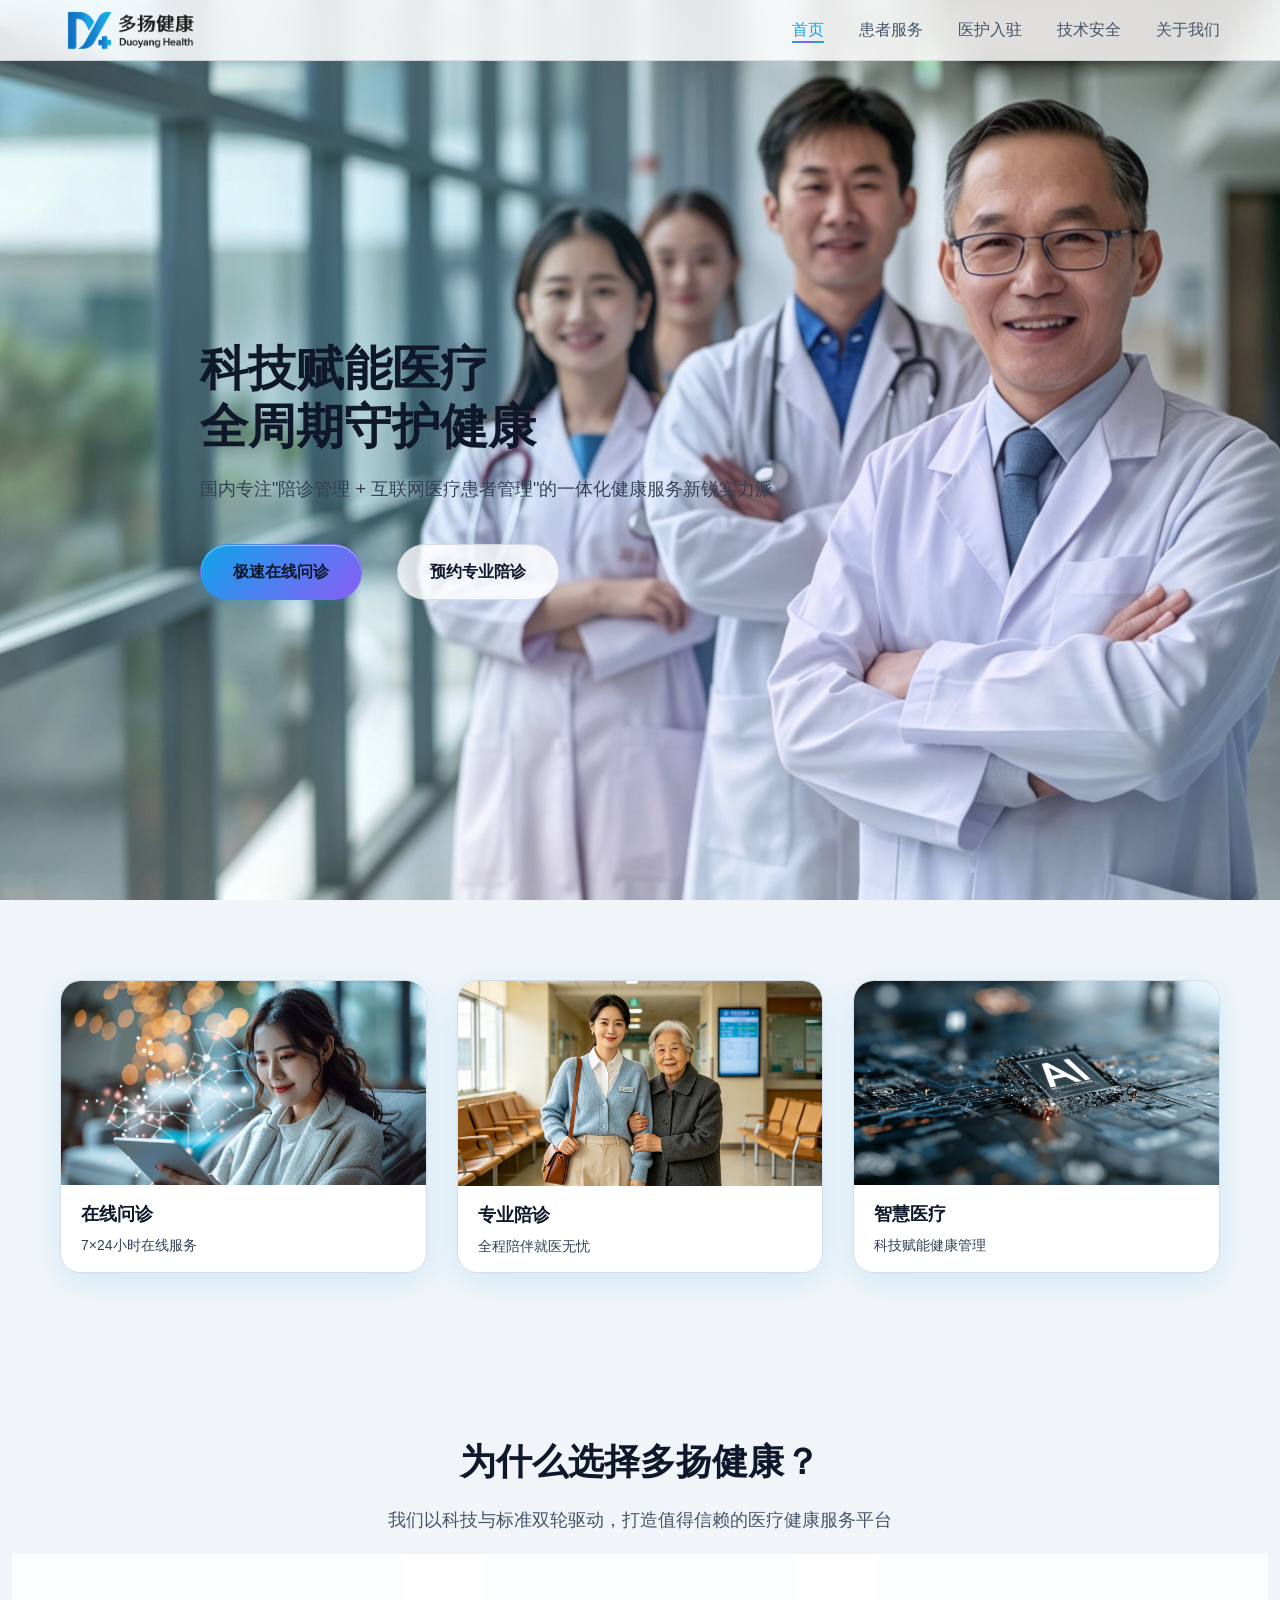
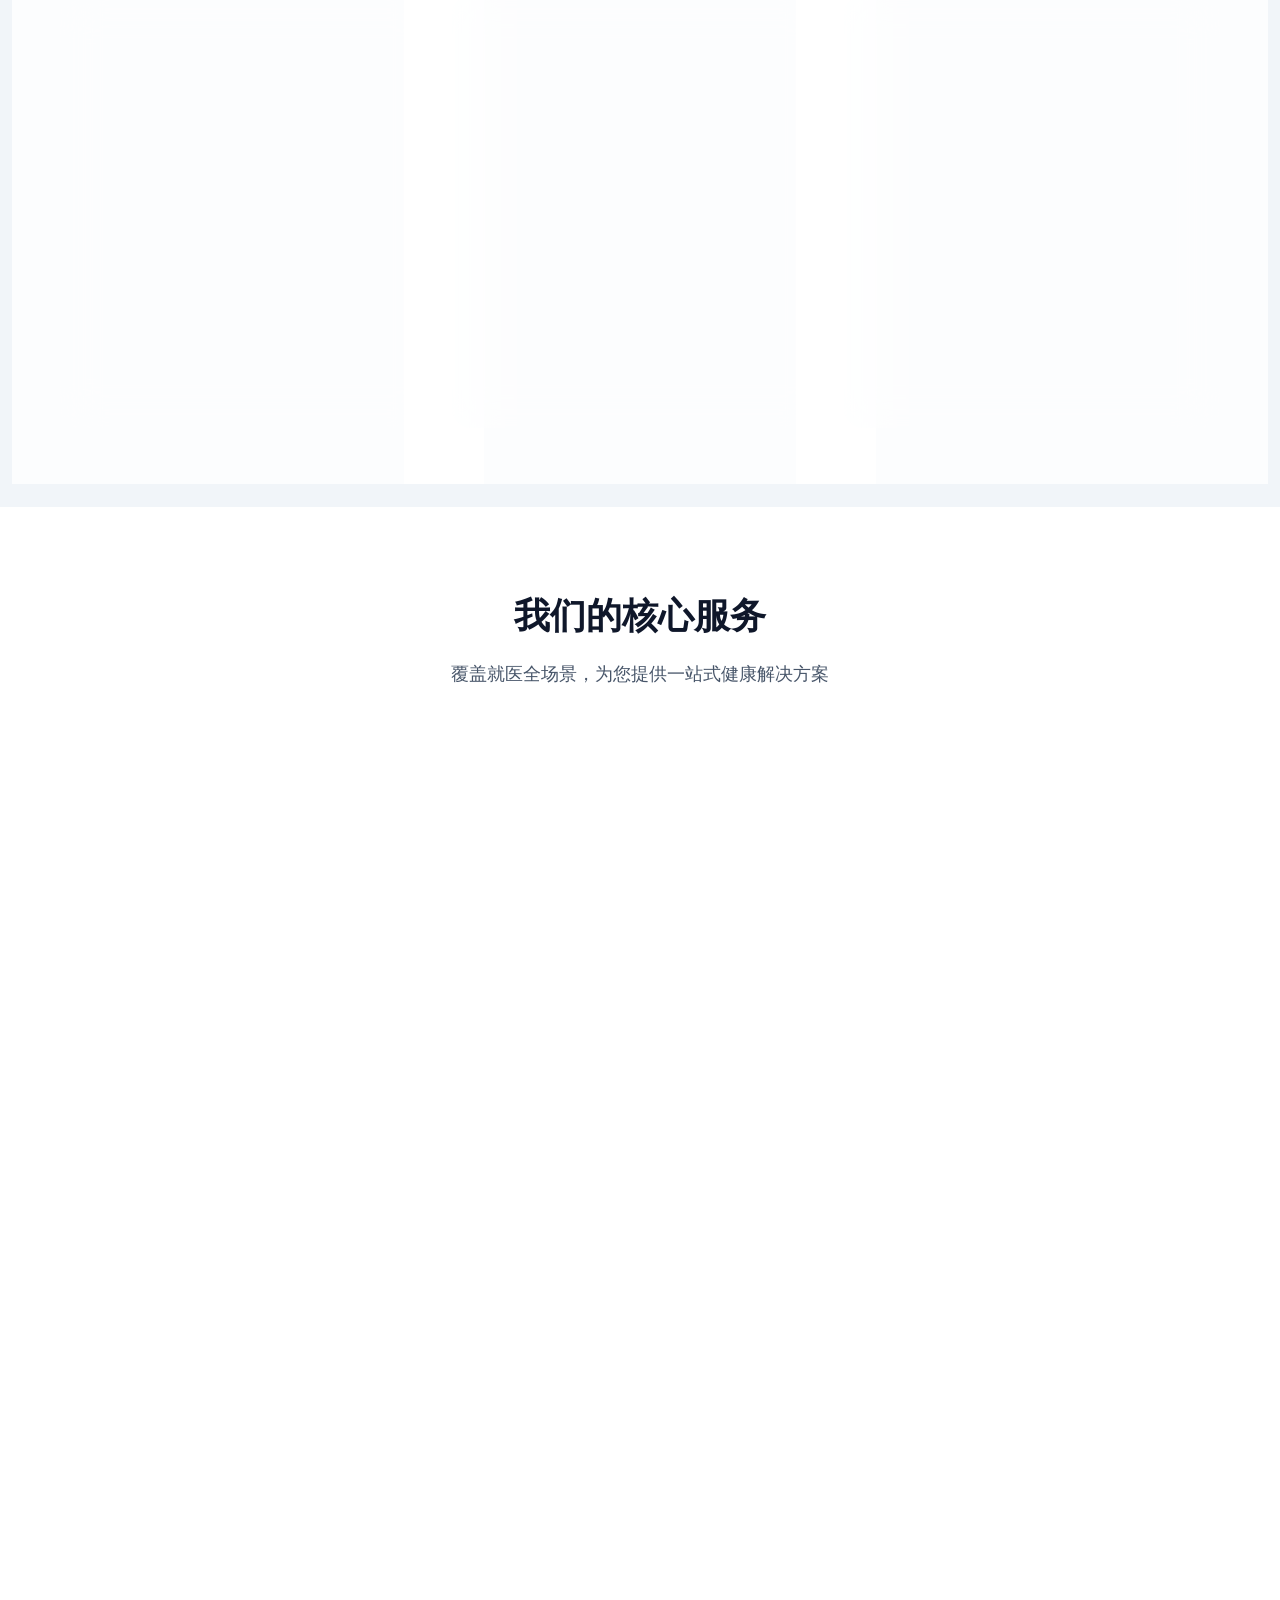
==== commit b80813b5: "修改LOGO扩展名" ====
--- a/index.html
+++ b/index.html
@@ -11,7 +11,7 @@
     <nav class="navbar">
         <div class="nav-container">
             <a href="index.html" class="logo" style="display: flex; align-items: center; gap: 10px;">
-                <img src="images/LOGO.PNG" alt="多扬健康" style="height: 60px; width: 140px; object-fit: contain;">
+                <img src="images/LOGO.png" alt="多扬健康" style="height: 60px; width: 140px; object-fit: contain;">
             </a>
             <ul class="nav-menu">
                 <li><a href="index.html" class="active">首页</a></li>
--- a/css/style.css
+++ b/css/style.css
@@ -1635,3 +1635,50 @@
         padding: 30px 20px;
     }
 }
+
+/* 品牌展示区 - 移动端横向滚动 */
+.brand-carousel {
+    scroll-snap-type: x mandatory;
+    -webkit-overflow-scrolling: touch;
+}
+
+.brand-carousel .brand-card {
+    scroll-snap-align: center;
+    flex-shrink: 0;
+}
+
+@media (max-width: 768px) {
+    .brand-carousel {
+        display: flex !important;
+        grid-template-columns: unset !important;
+        overflow-x: auto;
+        overflow-y: hidden;
+        gap: 20px !important;
+        padding-bottom: 20px;
+        scrollbar-width: thin;
+        scrollbar-color: rgba(14, 165, 233, 0.3) transparent;
+    }
+
+    .brand-carousel::-webkit-scrollbar {
+        height: 6px;
+    }
+
+    .brand-carousel::-webkit-scrollbar-track {
+        background: rgba(241, 245, 249, 0.5);
+        border-radius: 3px;
+    }
+
+    .brand-carousel::-webkit-scrollbar-thumb {
+        background: rgba(14, 165, 233, 0.4);
+        border-radius: 3px;
+    }
+
+    .brand-carousel::-webkit-scrollbar-thumb:hover {
+        background: rgba(14, 165, 233, 0.6);
+    }
+
+    .brand-carousel .brand-card {
+        width: 280px !important;
+        min-width: 280px !important;
+    }
+}
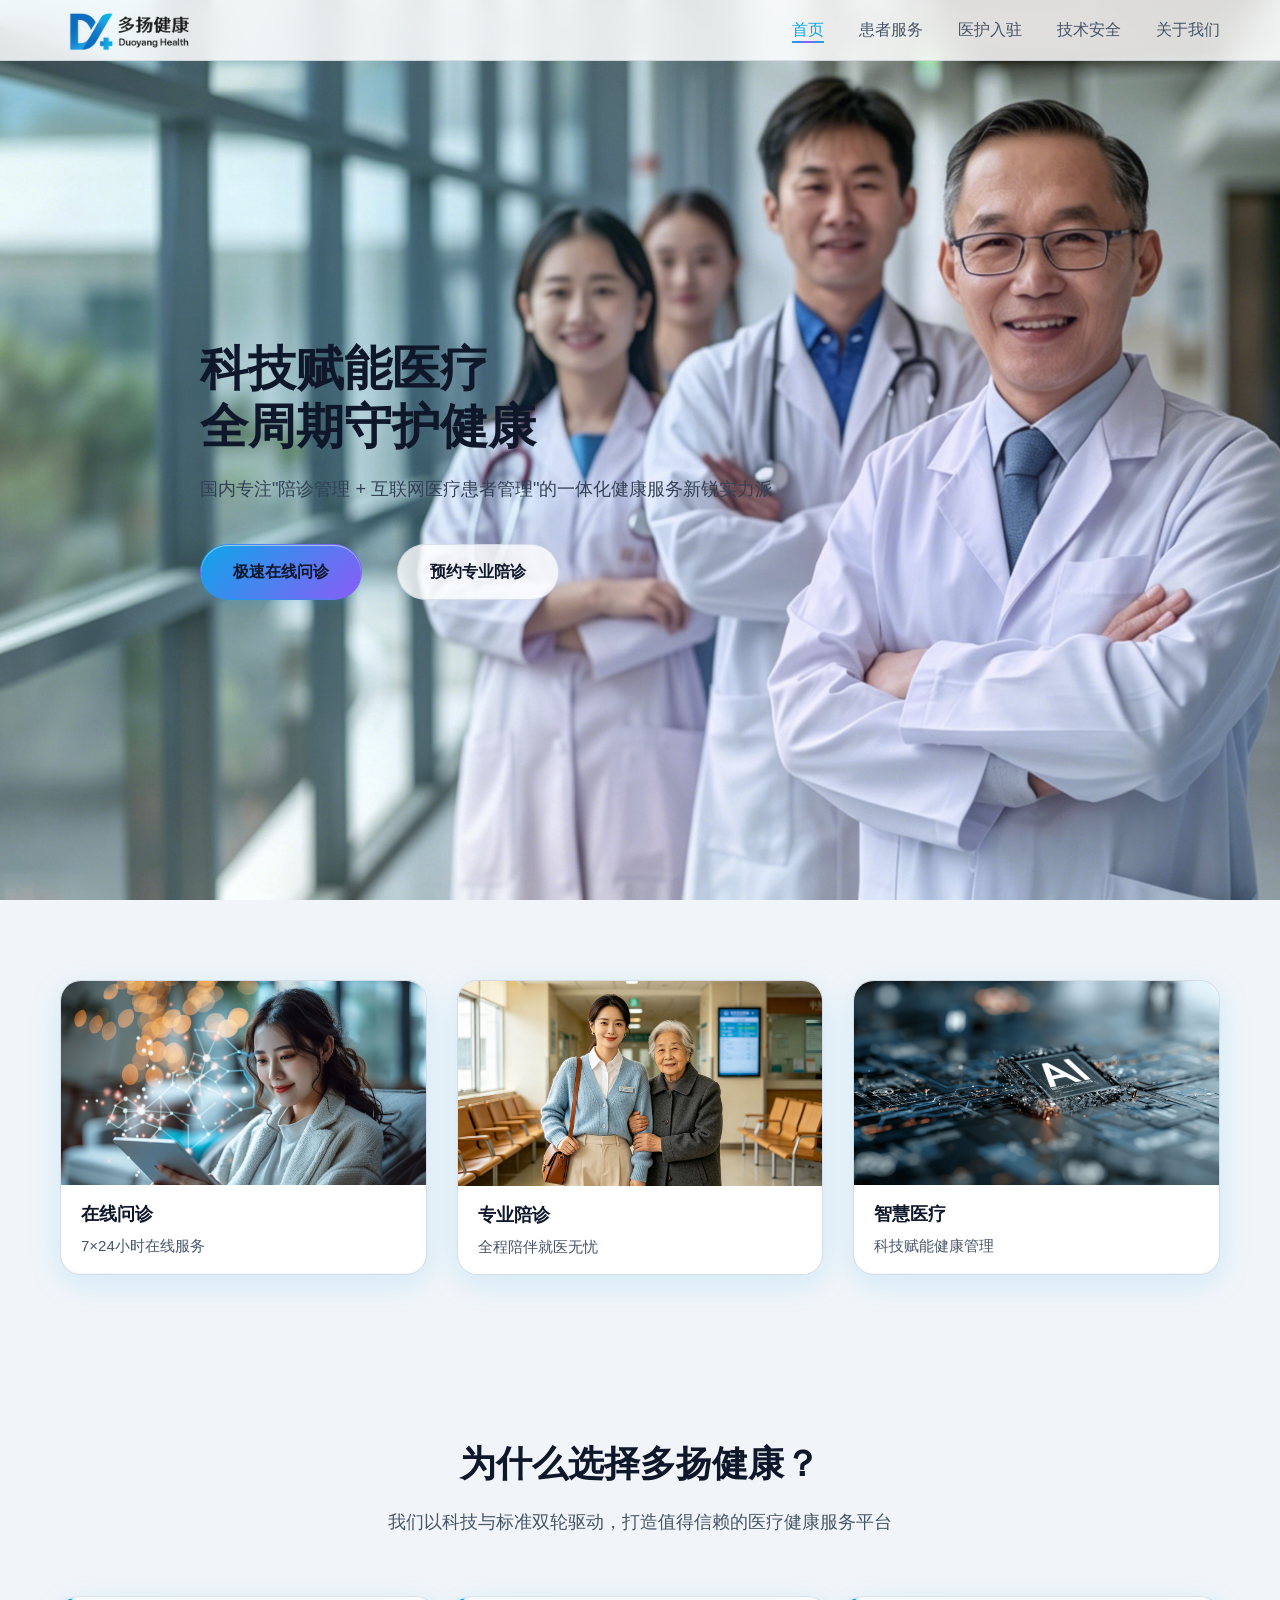
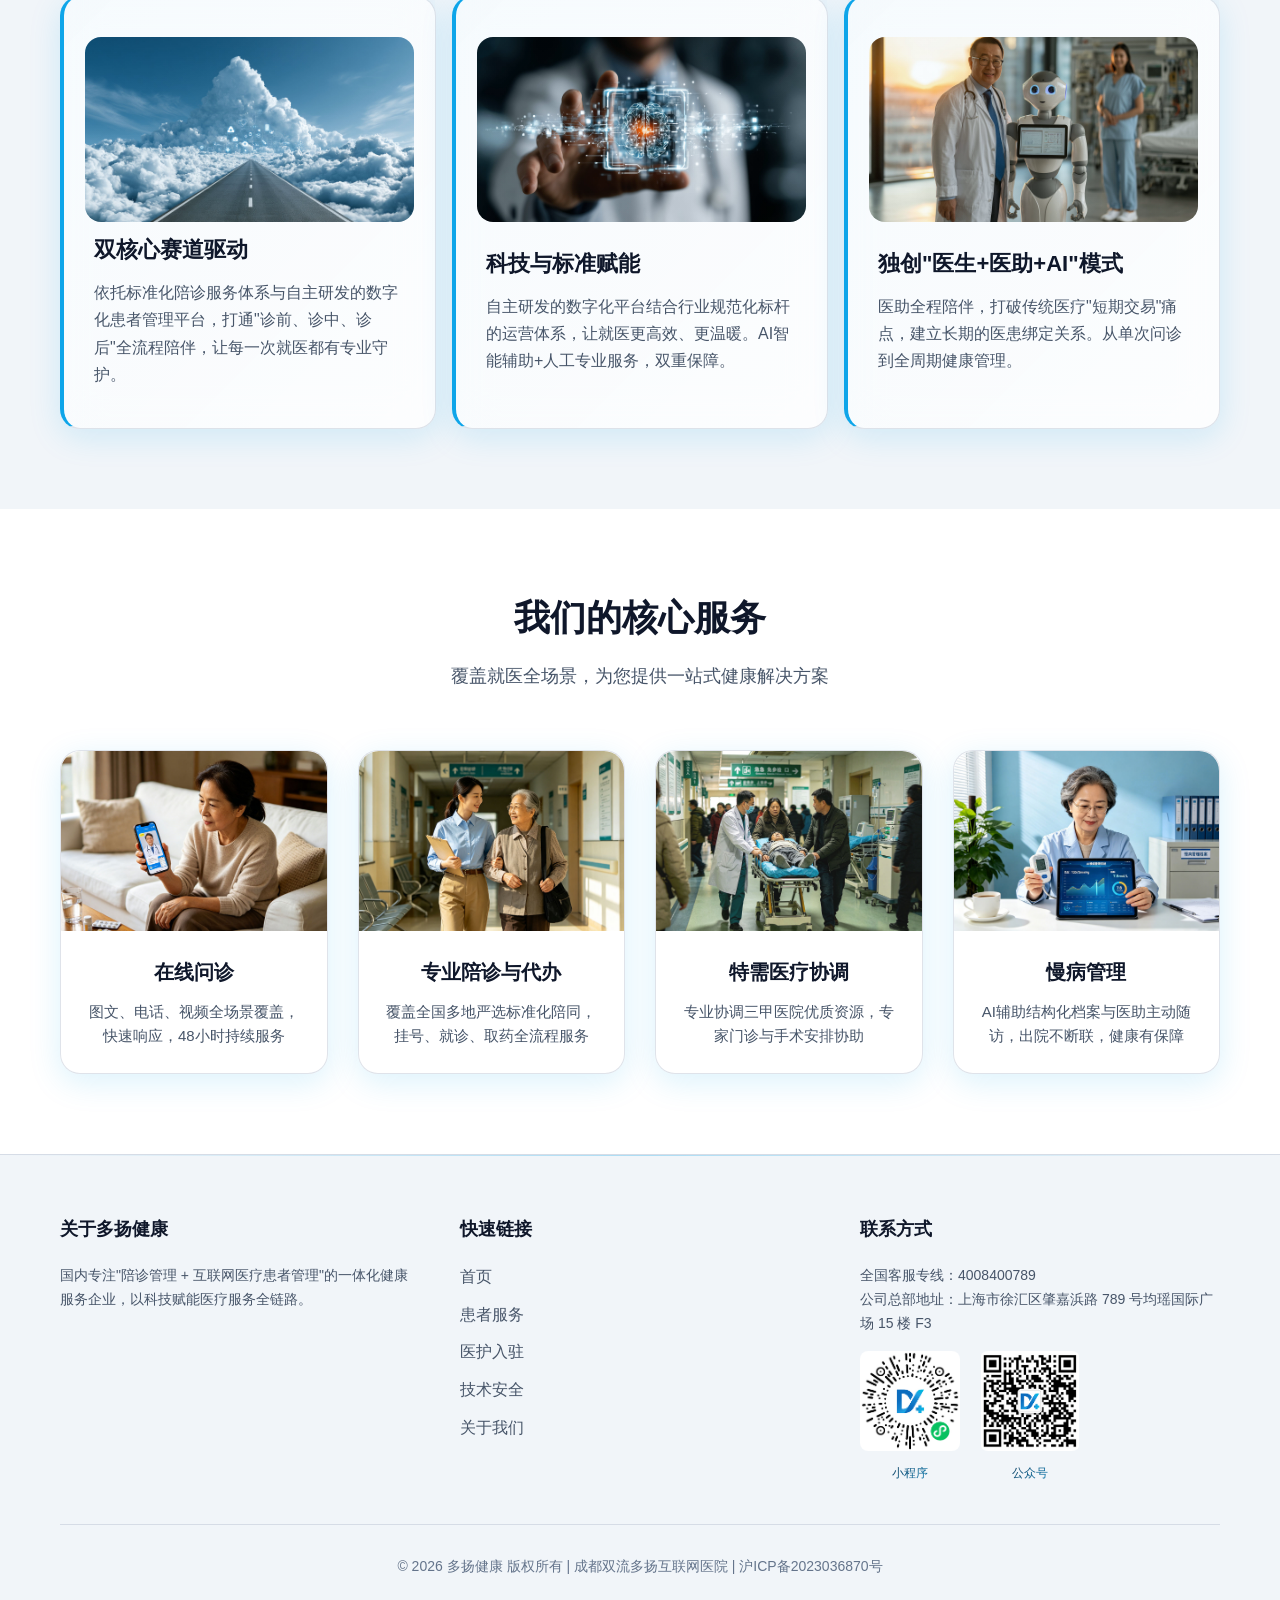
==== commit f372c814: "样式修改" ====
--- a/index.html
+++ b/index.html
@@ -57,26 +57,26 @@
     <!-- 品牌展示区 -->
     <section class="section bg-light">
         <div class="container">
-            <div style="display: grid; grid-template-columns: repeat(3, 1fr); gap: 30px;" class="fade-in">
+            <div style="display: grid; grid-template-columns: repeat(3, 1fr); gap: 30px;" class="fade-in brand-carousel">
                 <div class="brand-card" style="border-radius: 20px; overflow: visible; border: 1px solid rgba(148, 163, 184, 0.3); box-shadow: 0 8px 32px 0 rgba(14, 165, 233, 0.15);">
                     <img src="images/Online-consultation.jpg" alt="在线问诊服务" style="width: 100%; height: auto; object-fit: cover; border-radius: 20px 20px 0 0; display: block;">
                     <div style="padding: 15px 20px; background: white; border-radius: 0 0 20px 20px;">
                         <h4 style="font-size: 18px; color: #0f172a !important; margin-bottom: 5px; font-weight: 600;">在线问诊</h4>
-                        <p style="font-size: 14px; color: #334155 !important;">7×24小时在线服务</p>
+                        <p style="font-size: 15px; color: var(--text-gray) !important;">7×24小时在线服务</p>
                     </div>
                 </div>
                 <div class="brand-card" style="border-radius: 20px; overflow: visible; border: 1px solid rgba(148, 163, 184, 0.3); box-shadow: 0 8px 32px 0 rgba(14, 165, 233, 0.15);">
                     <img src="images/accompanying-consultation2.jpg" alt="专业陪诊服务" style="width: 100%; height: auto; object-fit: cover; border-radius: 20px 20px 0 0; display: block;">
                     <div style="padding: 15px 20px; background: white; border-radius: 0 0 20px 20px;">
                         <h4 style="font-size: 18px; color: #0f172a !important; margin-bottom: 5px; font-weight: 600;">专业陪诊</h4>
-                        <p style="font-size: 14px; color: #334155 !important;">全程陪伴就医无忧</p>
+                        <p style="font-size: 15px; color: var(--text-gray) !important;">全程陪伴就医无忧</p>
                     </div>
                 </div>
                 <div class="brand-card" style="border-radius: 20px; overflow: visible; border: 1px solid rgba(148, 163, 184, 0.3); box-shadow: 0 8px 32px 0 rgba(14, 165, 233, 0.15);">
                     <img src="images/AI.jpg" alt="AI智能管理" style="width: 100%; height: auto; object-fit: cover; border-radius: 20px 20px 0 0; display: block;">
                     <div style="padding: 15px 20px; background: white; border-radius: 0 0 20px 20px;">
                         <h4 style="font-size: 18px; color: #0f172a !important; margin-bottom: 5px; font-weight: 600;">智慧医疗</h4>
-                        <p style="font-size: 14px; color: #334155 !important;">科技赋能健康管理</p>
+                        <p style="font-size: 15px; color: var(--text-gray) !important;">科技赋能健康管理</p>
                     </div>
                 </div>
             </div>
--- a/css/style.css
+++ b/css/style.css
@@ -1259,6 +1259,7 @@
     height: 100%;
     background: linear-gradient(135deg, rgba(255, 255, 255, 0.5) 0%, transparent 100%);
     pointer-events: none;
+    border-radius: inherit;
 }
 
 .qualifications h3 {
@@ -1495,12 +1496,20 @@
     }
 
     .hero {
-        min-height: 90vh;
-        padding: 100px 15px 60px;
+        min-height: 70vh;
+        padding-top: 180px;
+        padding-left: 30px;
+        padding-right: 30px;
+        padding-bottom: 40px;
+    }
+
+    .hero-with-image {
+        background-position: 75% center !important;
     }
 
     .hero .hero-content-wrapper {
         margin-left: 20px !important;
+        margin-top: 100px !important;
         max-width: 100% !important;
     }
 
@@ -1515,23 +1524,46 @@
 
     .hero h1 {
         font-size: 28px;
+        padding-left: 20px !important;
+        padding-right: 20px !important;
     }
 
     .hero .subtitle {
         font-size: 16px;
         margin-bottom: 30px;
+        padding-left: 20px !important;
+        padding-right: 20px !important;
     }
 
     .cta-buttons {
         flex-direction: column;
-        gap: 15px;
+        align-items: center;
+        gap: 4px !important;
+        margin-top: 50px !important;
+    }
+
+    .cta-buttons > div {
+        width: 80%;
+        max-width: 280px;
+        margin-left: 0 !important;
+        margin-bottom: 0 !important;
+        padding: 0 !important;
     }
 
     .btn {
+        display: flex;
+        width: 100% !important;
+        max-width: none !important;
         padding: 12px 28px;
         font-size: 15px;
-        width: 100%;
         justify-content: center;
+        box-sizing: border-box;
+    }
+
+    .hero .btn-primary,
+    .hero .btn-secondary {
+        margin: 0 !important;
+        text-align: center;
     }
 
     .section {
@@ -1580,7 +1612,30 @@
     }
 
     .about-intro {
-        padding: 30px 20px;
+        padding: 0 !important;
+        grid-template-columns: 1fr !important;
+        gap: 0 !important;
+        border-radius: 20px !important;
+        box-shadow: var(--shadow-glass) !important;
+        background: rgba(255, 255, 255, 0.8) !important;
+        overflow: hidden !important;
+        isolation: isolate !important;
+    }
+
+    .about-intro > div:first-child {
+        order: 2;
+        padding: 24px 20px;
+    }
+
+    .about-intro > img {
+        order: 1;
+        width: 100% !important;
+        height: auto !important;
+        margin-left: 0 !important;
+        margin-top: 0 !important;
+        margin-bottom: 0 !important;
+        border-radius: 0 !important;
+        display: block;
     }
 
     .mv-card {
@@ -1588,7 +1643,31 @@
     }
 
     .qualifications {
-        padding: 30px 20px;
+        padding: 0 !important;
+        grid-template-columns: 1fr !important;
+        gap: 0 !important;
+        border-radius: 20px !important;
+        box-shadow: var(--shadow-glass) !important;
+        background: rgba(14, 165, 233, 0.05) !important;
+        overflow: hidden !important;
+        isolation: isolate !important;
+    }
+
+    .qualifications > div:first-child {
+        order: 1;
+        overflow: hidden;
+        border-radius: 0;
+    }
+
+    .qualifications > div:first-child img {
+        border-radius: 0 !important;
+        display: block;
+        width: 100% !important;
+    }
+
+    .qualifications > div:last-child {
+        order: 2;
+        padding: 24px 20px;
     }
 
     .footer {
@@ -1636,49 +1715,61 @@
     }
 }
 
-/* 品牌展示区 - 移动端横向滚动 */
+/* 品牌展示区 - 弹性触摸滑动 */
 .brand-carousel {
-    scroll-snap-type: x mandatory;
     -webkit-overflow-scrolling: touch;
 }
 
 .brand-carousel .brand-card {
-    scroll-snap-align: center;
     flex-shrink: 0;
 }
 
+/* 功能特性区 - 弹性触摸滑动 */
+.feature-carousel {
+    -webkit-overflow-scrolling: touch;
+}
+
+.feature-carousel .feature-item {
+    flex-shrink: 0;
+}
+
+/* 弹性滑动内部容器 */
+.elastic-inner {
+    display: flex !important;
+    flex-wrap: nowrap !important;
+    width: max-content !important;
+}
+
 @media (max-width: 768px) {
-    .brand-carousel {
-        display: flex !important;
+    .brand-carousel,
+    .feature-carousel {
+        display: block !important;
         grid-template-columns: unset !important;
-        overflow-x: auto;
-        overflow-y: hidden;
+        overflow: hidden !important;
+        gap: 0 !important;
+        padding-bottom: 10px;
+        position: relative;
+    }
+
+    .brand-carousel::-webkit-scrollbar,
+    .feature-carousel::-webkit-scrollbar {
+        display: none;
+    }
+
+    .brand-carousel .elastic-inner,
+    .feature-carousel .elastic-inner {
         gap: 20px !important;
-        padding-bottom: 20px;
-        scrollbar-width: thin;
-        scrollbar-color: rgba(14, 165, 233, 0.3) transparent;
-    }
-
-    .brand-carousel::-webkit-scrollbar {
-        height: 6px;
-    }
-
-    .brand-carousel::-webkit-scrollbar-track {
-        background: rgba(241, 245, 249, 0.5);
-        border-radius: 3px;
-    }
-
-    .brand-carousel::-webkit-scrollbar-thumb {
-        background: rgba(14, 165, 233, 0.4);
-        border-radius: 3px;
-    }
-
-    .brand-carousel::-webkit-scrollbar-thumb:hover {
-        background: rgba(14, 165, 233, 0.6);
     }
 
     .brand-carousel .brand-card {
         width: 280px !important;
         min-width: 280px !important;
-    }
-}
+        flex-shrink: 0 !important;
+    }
+
+    .feature-carousel .feature-item {
+        width: 300px !important;
+        min-width: 300px !important;
+        flex-shrink: 0 !important;
+    }
+}
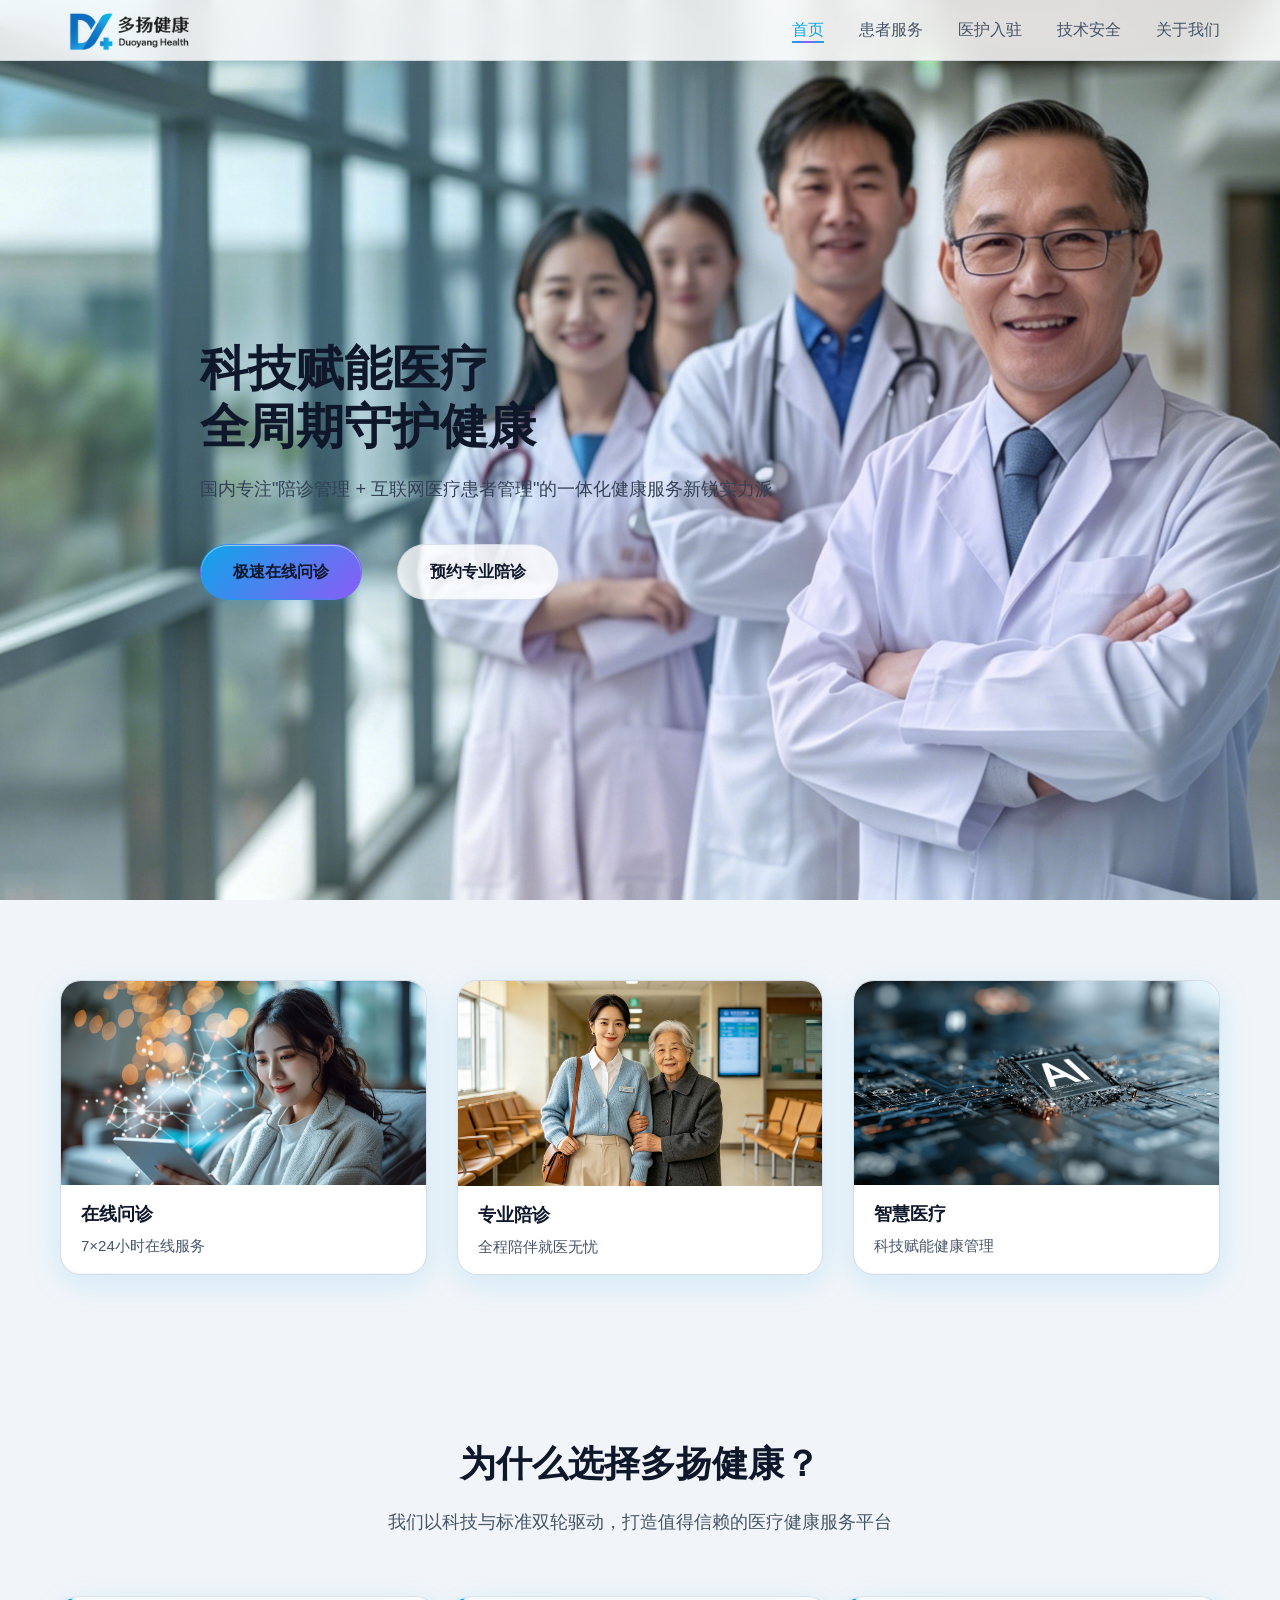
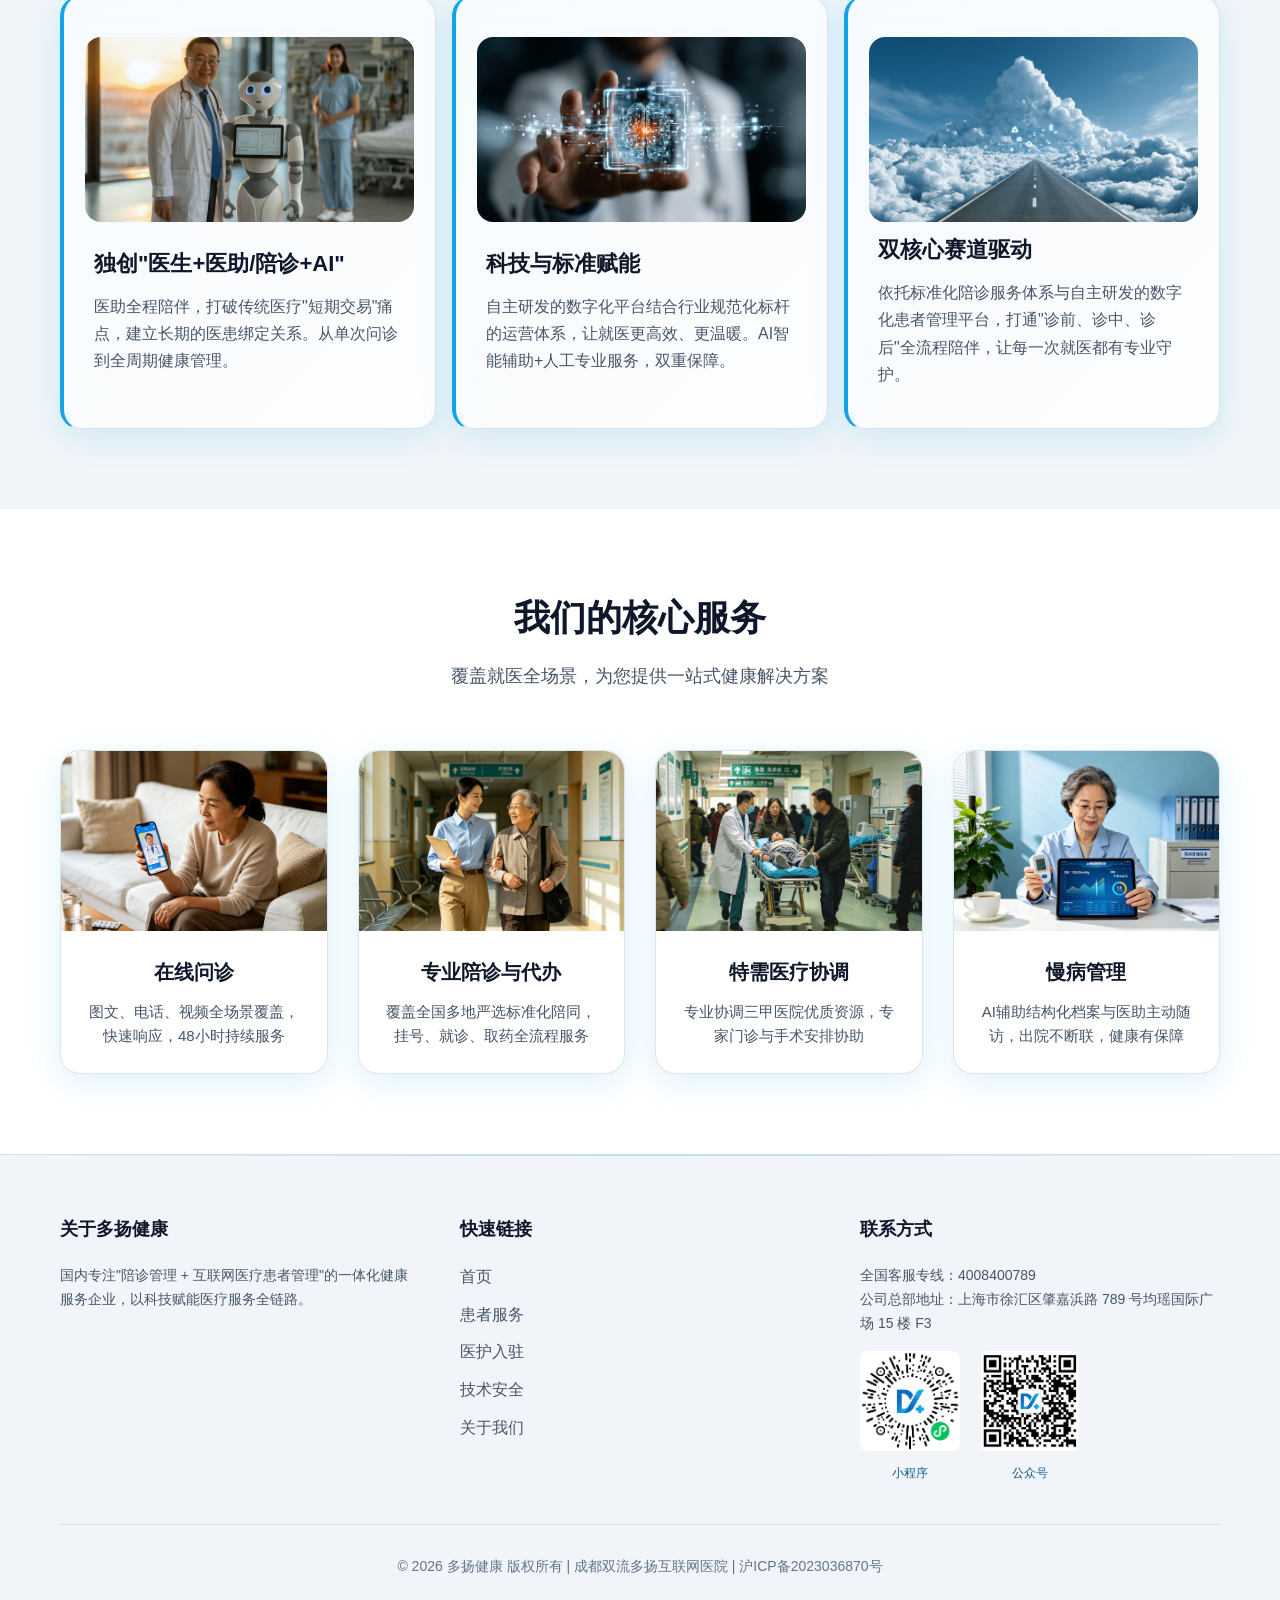
==== commit dcdd4864: "re-push all files" ====
--- a/index.html
+++ b/index.html
@@ -93,10 +93,10 @@
 
             <div class="advantages-grid" style="gap: 16px;">
                 <div class="advantage-card fade-in" style="display: grid; grid-template-columns: 1fr; gap: 10px;">
-                    <img src="images/Dual-runway.jpg" alt="双赛道驱动" style="width: 106%; height: auto; object-fit: cover; border-radius: 16px; display: block; margin-left: -3%;">
+                    <img src="images/doctor+ai+ad.jpg" alt="医患连接" style="width: 106%; height: auto; object-fit: cover; border-radius: 16px; display: block; margin-left: -3%;">
                     <div>
-                        <h3 style="font-size: 22px;">双核心赛道驱动</h3>
-                        <p>依托标准化陪诊服务体系与自主研发的数字化患者管理平台，打通"诊前、诊中、诊后"全流程陪伴，让每一次就医都有专业守护。</p>
+                        <h3 style="font-size: 22px;">独创"医生+医助/陪诊+AI"</h3>
+                        <p>医助全程陪伴，打破传统医疗"短期交易"痛点，建立长期的医患绑定关系。从单次问诊到全周期健康管理。</p>
                     </div>
                 </div>
 
@@ -109,10 +109,10 @@
                 </div>
 
                 <div class="advantage-card fade-in" style="display: grid; grid-template-columns: 1fr; gap: 10px;">
-                    <img src="images/doctor+ai+ad.jpg" alt="医患连接" style="width: 106%; height: auto; object-fit: cover; border-radius: 16px; display: block; margin-left: -3%;">
+                    <img src="images/Dual-runway.jpg" alt="双赛道驱动" style="width: 106%; height: auto; object-fit: cover; border-radius: 16px; display: block; margin-left: -3%;">
                     <div>
-                        <h3 style="font-size: 22px;">独创"医生+医助+AI"模式</h3>
-                        <p>医助全程陪伴，打破传统医疗"短期交易"痛点，建立长期的医患绑定关系。从单次问诊到全周期健康管理。</p>
+                        <h3 style="font-size: 22px;">双核心赛道驱动</h3>
+                        <p>依托标准化陪诊服务体系与自主研发的数字化患者管理平台，打通"诊前、诊中、诊后"全流程陪伴，让每一次就医都有专业守护。</p>
                     </div>
                 </div>
             </div>
--- a/css/style.css
+++ b/css/style.css
@@ -1166,15 +1166,29 @@
     background: rgba(255, 255, 255, 0.8);
     backdrop-filter: blur(20px);
     -webkit-backdrop-filter: blur(20px);
-    padding: 50px;
+    padding: 40px;
     border-radius: 20px;
     border: 1px solid var(--border-glass);
     box-shadow: var(--shadow-glass);
     margin-bottom: 40px;
-    line-height: 1.9;
-    font-size: 16px;
+    position: relative;
+    overflow: hidden;
+}
+
+.about-intro h3 {
+    font-size: 22px;
+    margin-bottom: 12px;
+    color: var(--text-dark);
+    position: relative;
+    z-index: 1;
+}
+
+.about-intro p {
     color: var(--text-gray);
-    position: relative;
+    line-height: 1.7;
+    font-size: 15px;
+    position: relative;
+    z-index: 1;
 }
 
 .mission-vision {
@@ -1217,8 +1231,8 @@
 }
 
 .mv-card h3 {
-    font-size: 26px;
-    margin-bottom: 15px;
+    font-size: 22px;
+    margin-bottom: 12px;
     color: var(--text-dark);
     position: relative;
     z-index: 1;
@@ -1226,8 +1240,8 @@
 
 .mv-card p {
     color: var(--text-gray);
-    line-height: 1.8;
-    font-size: 16px;
+    line-height: 1.7;
+    font-size: 15px;
     position: relative;
     z-index: 1;
 }
@@ -1538,7 +1552,7 @@
     .cta-buttons {
         flex-direction: column;
         align-items: center;
-        gap: 4px !important;
+        gap: 16px !important;
         margin-top: 50px !important;
     }
 
@@ -1638,6 +1652,20 @@
         display: block;
     }
 
+    .about-intro > h3,
+    .about-intro > p {
+        padding-left: 20px;
+        padding-right: 20px;
+    }
+
+    .about-intro > h3 {
+        padding-top: 20px;
+    }
+
+    .about-intro > p {
+        padding-bottom: 20px;
+    }
+
     .mv-card {
         padding: 30px 20px;
     }
